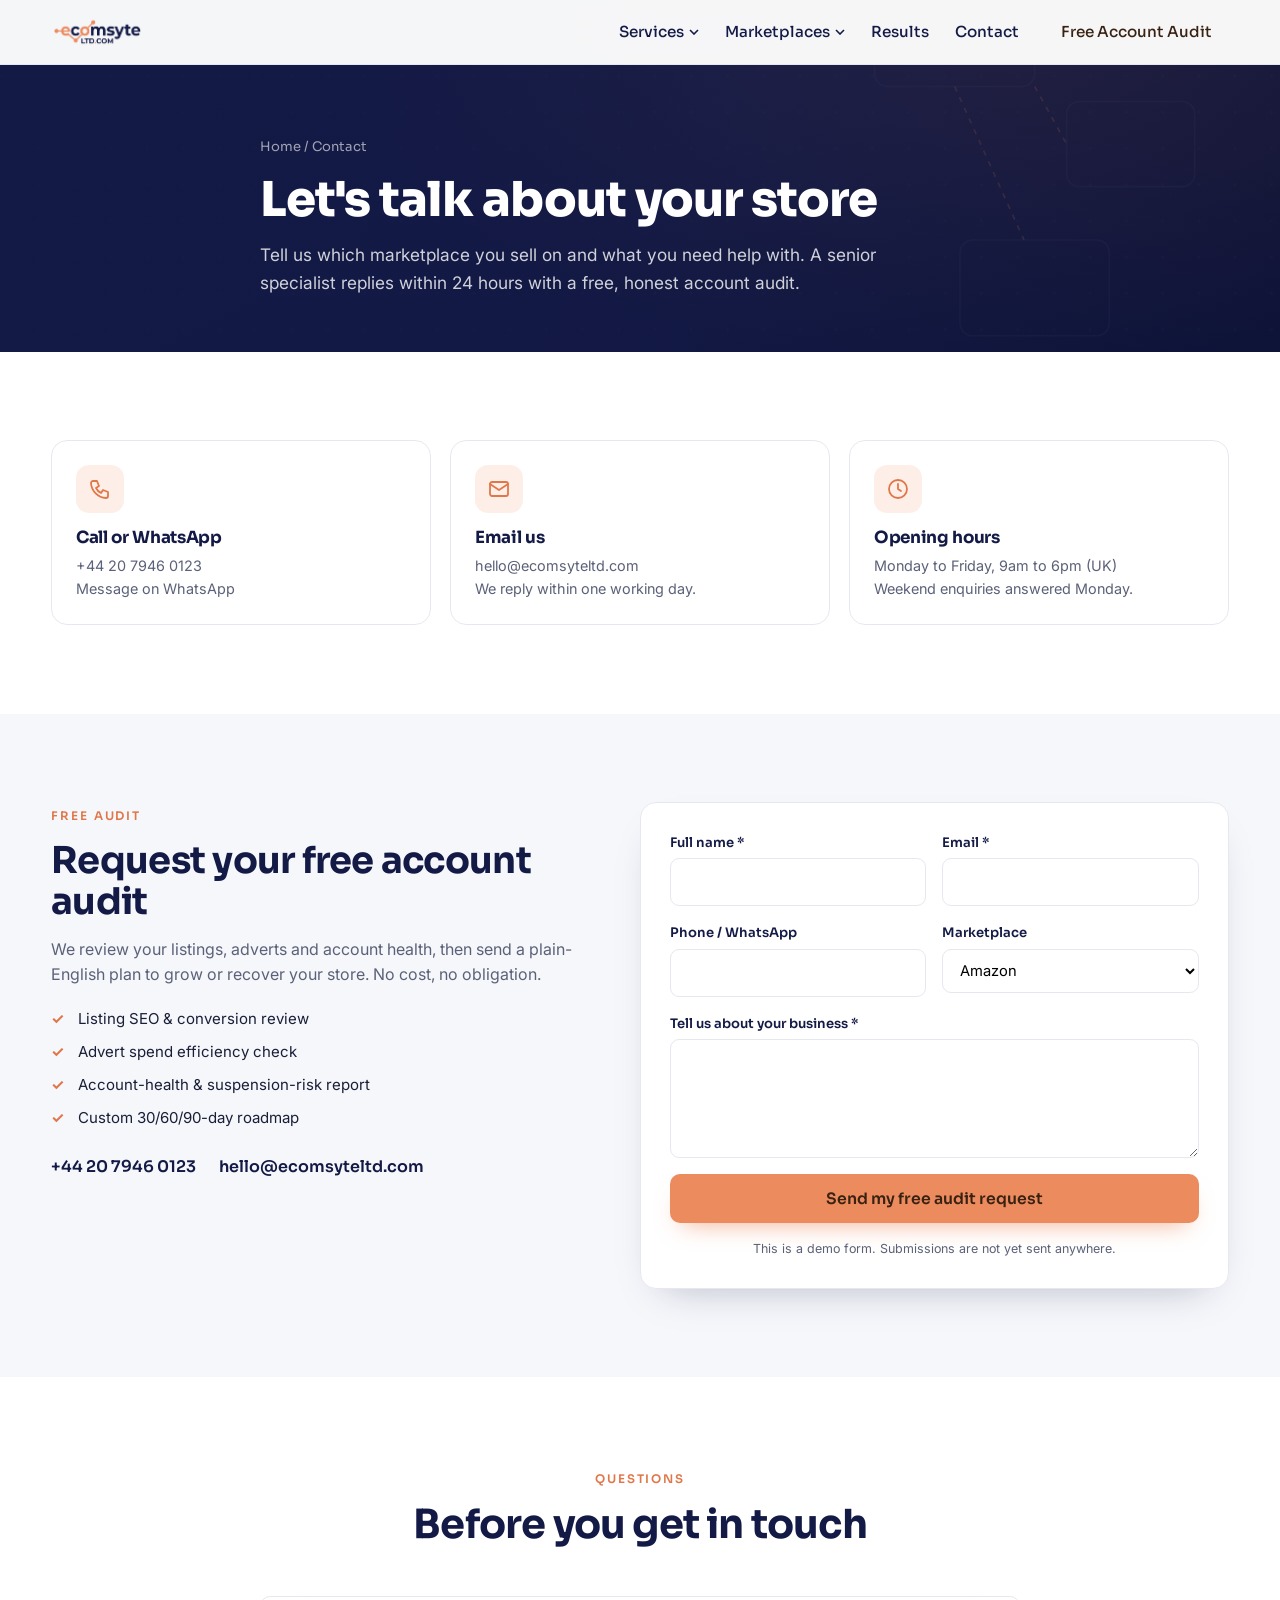
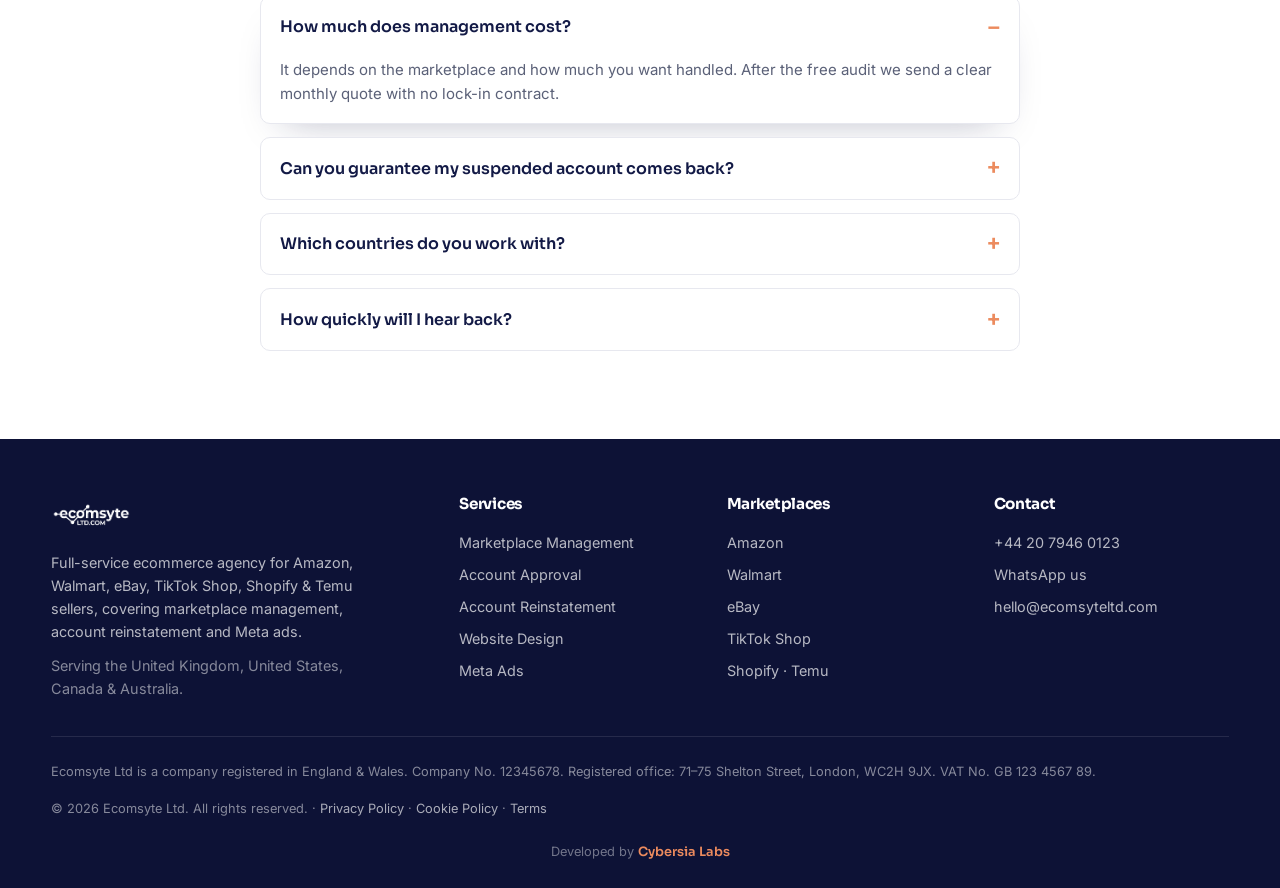
==== contact.html @ 8eda7454 "first commit" ====
<!DOCTYPE html>
<html lang="en-GB">
<head>
<meta charset="UTF-8">
<meta name="viewport" content="width=device-width, initial-scale=1.0">
<title>Contact Ecomsyte Ltd | Free Marketplace Account Audit (UK)</title>
<meta name="description" content="Talk to Ecomsyte about managing or recovering your Amazon, Walmart, eBay, TikTok Shop, Shopify or Temu account. Free audit, reply within 24 hours.">
<link rel="icon" type="image/png" href="assets/Favicon.png">
<link rel="preconnect" href="https://fonts.googleapis.com">
<link rel="preconnect" href="https://fonts.gstatic.com" crossorigin>
<link href="https://fonts.googleapis.com/css2?family=Sora:wght@400;500;600;700;800&family=Inter:wght@400;500;600&display=swap" rel="stylesheet">
<link rel="stylesheet" href="style.css">
</head>
<body class="inner">

<!-- ===================== HEADER ===================== -->
<header class="site-header" id="header">
  <div class="wrap header__inner">
    <a href="#top" class="brand" aria-label="Ecomsyte home">
      <img src="assets/9.png" alt="Ecomsyte Ltd" class="brand__logo">
    </a>

    <nav class="nav" id="nav">
      <div class="nav__drop">
        <button class="nav__dropbtn" aria-expanded="false">Services <svg viewBox="0 0 10 6" width="10"><path d="M1 1l4 4 4-4" fill="none" stroke="currentColor" stroke-width="1.6"/></svg></button>
        <div class="nav__menu">
          <a href="service-marketplace-management.html">Marketplace Management</a>
          <a href="service-account-approval.html">Account Approval</a>
          <a href="service-account-reinstatement.html">Account Reinstatement</a>
          <a href="service-website-design.html">Website Design</a>
        </div>
      </div>
      <div class="nav__drop">
        <button class="nav__dropbtn" aria-expanded="false">Marketplaces <svg viewBox="0 0 10 6" width="10"><path d="M1 1l4 4 4-4" fill="none" stroke="currentColor" stroke-width="1.6"/></svg></button>
        <div class="nav__menu">
          <a href="marketplace-amazon.html">Amazon</a>
          <a href="marketplace-walmart.html">Walmart</a>
          <a href="marketplace-ebay.html">eBay</a>
          <a href="marketplace-tiktok-shop.html">TikTok Shop</a>
          <a href="marketplace-shopify.html">Shopify</a>
          <a href="marketplace-temu.html">Temu</a>
          <a href="marketplace-meta-ads.html">Meta Ads</a>
        </div>
      </div>
      <a href="results.html">Results</a>
      <a href="contact.html">Contact</a>
      <a href="contact.html" class="nav__cta">Free Account Audit</a>
    </nav>

    <button class="burger" id="burger" aria-label="Open menu" aria-expanded="false">
      <span></span><span></span><span></span>
    </button>
  </div>
</header>

<a id="top"></a>

<!-- PAGE HERO -->
<section class="page-hero">
  <span class="pfx pfx--e" data-parallax="0.2" aria-hidden="true"></span>
  <div class="wrap page-hero__inner">
    <nav class="breadcrumb"><a href="index.html">Home</a> / Contact</nav>
    <h1>Let's talk about your store</h1>
    <p>Tell us which marketplace you sell on and what you need help with. A senior specialist replies within 24 hours with a free, honest account audit.</p>
  </div>
</section>

<!-- CONTACT METHODS -->
<section class="section">
  <div class="wrap">
    <div class="deliver">
      <div class="deliver__item">
        <div class="deliver__ic"><svg viewBox="0 0 24 24" fill="none" stroke="currentColor" stroke-width="1.8" stroke-linecap="round" stroke-linejoin="round"><path d="M5 4h4l2 5-3 2a11 11 0 0 0 5 5l2-3 5 2v4a2 2 0 0 1-2 2A16 16 0 0 1 3 6a2 2 0 0 1 2-2z"/></svg></div>
        <h3>Call or WhatsApp</h3>
        <p><a href="tel:+442079460123">+44 20 7946 0123</a><br><a href="https://wa.me/442079460123">Message on WhatsApp</a></p>
      </div>
      <div class="deliver__item">
        <div class="deliver__ic"><svg viewBox="0 0 24 24" fill="none" stroke="currentColor" stroke-width="1.8" stroke-linecap="round" stroke-linejoin="round"><rect x="3" y="5" width="18" height="14" rx="2"/><path d="M3 7l9 6 9-6"/></svg></div>
        <h3>Email us</h3>
        <p><a href="mailto:hello@ecomsyteltd.com">hello@ecomsyteltd.com</a><br>We reply within one working day.</p>
      </div>
      <div class="deliver__item">
        <div class="deliver__ic"><svg viewBox="0 0 24 24" fill="none" stroke="currentColor" stroke-width="1.8" stroke-linecap="round" stroke-linejoin="round"><circle cx="12" cy="12" r="9"/><path d="M12 7v5l3 2"/></svg></div>
        <h3>Opening hours</h3>
        <p>Monday to Friday, 9am to 6pm (UK)<br>Weekend enquiries answered Monday.</p>
      </div>
    </div>
  </div>
</section>

<!-- FORM -->
<section class="section section--tint" id="contact">
  <div class="wrap contact__grid">
    <div class="contact__copy">
      <span class="eyebrow">Free audit</span>
      <h2>Request your free account audit</h2>
      <p>We review your listings, adverts and account health, then send a plain-English plan to grow or recover your store. No cost, no obligation.</p>
      <ul class="contact__ticks">
        <li>Listing SEO &amp; conversion review</li>
        <li>Advert spend efficiency check</li>
        <li>Account-health &amp; suspension-risk report</li>
        <li>Custom 30/60/90-day roadmap</li>
      </ul>
      <div class="contact__direct">
        <a href="tel:+442079460123">+44 20 7946 0123</a>
        <a href="mailto:hello@ecomsyteltd.com">hello@ecomsyteltd.com</a>
      </div>
    </div>

    <form class="contact__form" id="auditForm" novalidate>
      <div class="field"><label for="name">Full name *</label><input id="name" name="name" type="text" required autocomplete="name"></div>
      <div class="field"><label for="email">Email *</label><input id="email" name="email" type="email" required autocomplete="email"></div>
      <div class="field"><label for="phone">Phone / WhatsApp</label><input id="phone" name="phone" type="tel" autocomplete="tel"></div>
      <div class="field"><label for="market">Marketplace</label>
        <select id="market" name="market">
          <option>Amazon</option><option>Walmart</option><option>eBay</option>
          <option>TikTok Shop</option><option>Shopify</option><option>Temu</option>
          <option>Meta Ads</option><option>Other</option>
        </select>
      </div>
      <div class="field field--full"><label for="msg">Tell us about your business *</label><textarea id="msg" name="msg" rows="4" required></textarea></div>
      <button type="submit" class="btn btn--primary btn--block">Send my free audit request</button>
      <p class="form__note" id="formNote">This is a demo form. Submissions are not yet sent anywhere.</p>
    </form>
  </div>
</section>

<!-- FAQ -->
<section class="section">
  <div class="wrap" style="max-width:760px">
    <header class="section__head"><span class="eyebrow">Questions</span><h2>Before you get in touch</h2></header>
    <div class="faq">
      <details class="faq__item" open><summary>How much does management cost?</summary><p>It depends on the marketplace and how much you want handled. After the free audit we send a clear monthly quote with no lock-in contract.</p></details>
      <details class="faq__item"><summary>Can you guarantee my suspended account comes back?</summary><p>No honest agency can guarantee reinstatement. We assess your case first and tell you plainly what the chances are before you pay anything.</p></details>
      <details class="faq__item"><summary>Which countries do you work with?</summary><p>We support sellers across the UK, US, Canada and Australia, on Amazon, Walmart, eBay, TikTok Shop, Shopify and Temu.</p></details>
      <details class="faq__item"><summary>How quickly will I hear back?</summary><p>Within 24 hours on working days. Weekend enquiries are answered on Monday.</p></details>
    </div>
  </div>
</section>

<!-- ===================== FOOTER ===================== -->
<footer class="site-footer">
  <div class="wrap footer__grid">
    <div class="footer__brand">
      <img src="assets/9-white.png" alt="Ecomsyte Ltd">
      <p>Full-service ecommerce agency for Amazon, Walmart, eBay, TikTok Shop, Shopify & Temu
         sellers, covering marketplace management, account reinstatement and Meta ads.</p>
      <p class="footer__serving">Serving the United Kingdom, United States, Canada & Australia.</p>
    </div>

    <div class="footer__col">
      <h4>Services</h4>
      <a href="service-marketplace-management.html">Marketplace Management</a>
      <a href="service-account-approval.html">Account Approval</a>
      <a href="service-account-reinstatement.html">Account Reinstatement</a>
      <a href="service-website-design.html">Website Design</a>
      <a href="#marketplaces">Meta Ads</a>
    </div>

    <div class="footer__col">
      <h4>Marketplaces</h4>
      <a href="#marketplaces">Amazon</a>
      <a href="#marketplaces">Walmart</a>
      <a href="#marketplaces">eBay</a>
      <a href="#marketplaces">TikTok Shop</a>
      <a href="#marketplaces">Shopify · Temu</a>
    </div>

    <div class="footer__col">
      <h4>Contact</h4>
      <a href="tel:+442079460123">+44 20 7946 0123</a>
      <a href="https://wa.me/442079460123">WhatsApp us</a>
      <a href="mailto:hello@ecomsyteltd.com">hello@ecomsyteltd.com</a>
    </div>
  </div>

  <div class="wrap footer__legal">
    <p>Ecomsyte Ltd is a company registered in England &amp; Wales. Company No. 12345678.
       Registered office: 71–75 Shelton Street, London, WC2H 9JX. VAT No. GB 123 4567 89.</p>
    <p class="footer__copy">© 2026 Ecomsyte Ltd. All rights reserved. ·
       <a href="#">Privacy Policy</a> · <a href="#">Cookie Policy</a> · <a href="#">Terms</a></p>
    <p class="footer__credit">Developed by
       <a href="https://cybersialabs.com" target="_blank" rel="noopener">Cybersia Labs</a></p>
  </div>
</footer>

<script src="script.js"></script>
</body>
</html>
---- style.css ----
/* ============================================================
   ECOMSYTE LTD — homepage styles
   Brand navy #131A46 · coral #EC8B5E
   ============================================================ */
:root{
  --navy:#131A46;
  --navy-2:#1B2559;
  --navy-3:#0D1236;
  --coral:#EC8B5E;
  --coral-d:#e0774a;
  --ink:#1a1f38;
  --muted:#5b6178;
  --line:#e7e8ef;
  --bg:#ffffff;
  --tint:#f6f7fb;
  --radius:16px;
  --radius-sm:10px;
  --shadow:0 18px 40px -24px rgba(19,26,70,.35);
  --wrap:1180px;
  --ease:cubic-bezier(.22,.61,.36,1);
}

*{box-sizing:border-box;margin:0;padding:0}
html{scroll-behavior:smooth;-webkit-text-size-adjust:100%}
body{
  font-family:'Inter',system-ui,-apple-system,'Segoe UI',sans-serif;
  color:var(--ink);background:var(--bg);line-height:1.6;
  overflow-x:hidden;
}
img{max-width:100%;display:block}
a{color:inherit;text-decoration:none}
h1,h2,h3,h4{font-family:'Sora',sans-serif;line-height:1.12;color:var(--navy);letter-spacing:-.02em}
.wrap{width:min(var(--wrap),92vw);margin-inline:auto}

/* loader lock */
body.is-loading{overflow:hidden;height:100vh}

/* ---------- buttons ---------- */
.btn{
  display:inline-flex;align-items:center;justify-content:center;gap:.5rem;
  font-family:'Sora',sans-serif;font-weight:600;font-size:.98rem;
  padding:.85rem 1.5rem;border-radius:var(--radius-sm);border:1.5px solid transparent;
  cursor:pointer;transition:transform .25s var(--ease),box-shadow .25s var(--ease),background .25s;
  will-change:transform;
}
.btn--primary{background:var(--coral);color:#3a2213;box-shadow:0 12px 24px -12px rgba(236,139,94,.7)}
.btn--primary:hover{background:var(--coral-d);transform:translateY(-3px);box-shadow:0 18px 30px -12px rgba(236,139,94,.75)}
.btn--ghost{border-color:rgba(19,26,70,.22);color:var(--navy);background:transparent}
.btn--ghost:hover{border-color:var(--navy);transform:translateY(-3px)}
.btn--block{width:100%}

.eyebrow{
  display:inline-block;font-family:'Sora',sans-serif;font-weight:600;
  font-size:.74rem;letter-spacing:.16em;text-transform:uppercase;
  color:var(--coral-d);margin-bottom:.9rem;
}
.eyebrow--light{color:var(--coral)}

/* ============================================================
   LOADER  — marketplace chips drop into a basket, logo reveals
   ============================================================ */
.loader{
  position:fixed;inset:0;z-index:9999;background:var(--navy-3);
  display:grid;place-items:center;
  transition:opacity .6s ease,visibility .6s;
}
.loader.done{opacity:0;visibility:hidden}
.loader__stage{position:relative;width:380px;max-width:86vw;text-align:center}
.loader__basket{position:relative;height:210px;margin-bottom:34px}
.basket{
  width:168px;position:absolute;left:50%;bottom:0;transform:translateX(-50%);
  filter:drop-shadow(0 12px 22px rgba(0,0,0,.45));
}
.chip{
  position:absolute;left:50%;top:-56px;
  display:flex;align-items:center;justify-content:center;
  transform:translate(-50%,-80px) scale(.6) rotate(-10deg);opacity:0;
  filter:drop-shadow(0 8px 16px rgba(0,0,0,.45));
}
.chip img{height:58px;width:auto;display:block}
.loader.play .chip{animation:drop 1s var(--ease) forwards}
.loader.play .chip[data-i="0"]{animation-delay:.05s}
.loader.play .chip[data-i="1"]{animation-delay:.32s}
.loader.play .chip[data-i="2"]{animation-delay:.59s}
.loader.play .chip[data-i="3"]{animation-delay:.86s}
.loader.play .chip[data-i="4"]{animation-delay:1.13s}
.loader.play .chip[data-i="5"]{animation-delay:1.40s}
.loader.play .chip[data-i="6"]{animation-delay:1.67s}
@keyframes drop{
  0%  {transform:translate(-50%,-90px) scale(.55) rotate(-10deg);opacity:0}
  12% {opacity:1}
  55% {transform:translate(-50%,128px) scale(.72) rotate(6deg);opacity:1}   /* hits bottom */
  68% {transform:translate(-50%,98px)  scale(.72) rotate(-4deg)}             /* bounce up */
  80% {transform:translate(-50%,124px) scale(.7)  rotate(2deg)}              /* settle */
  90% {transform:translate(-50%,112px) scale(.66) rotate(-1deg)}
  100%{transform:translate(-50%,122px) scale(.5)  rotate(0);opacity:0}       /* sink into basket */
}
.loader__logo{
  width:260px;max-width:74vw;margin:0 auto 26px;opacity:0;transform:translateY(12px) scale(.94);
}
.loader.reveal .loader__logo{
  animation:logoIn .7s var(--ease) forwards;
}
@keyframes logoIn{to{opacity:1;transform:translateY(0) scale(1)}}
.loader__bar{
  width:240px;max-width:70vw;height:5px;border-radius:5px;margin:0 auto;
  background:rgba(255,255,255,.12);overflow:hidden;
}
.loader__bar span{
  display:block;height:100%;width:0;border-radius:4px;
  background:linear-gradient(90deg,var(--coral),#ffd0b0);
}
.loader.play .loader__bar span{animation:fill 2.8s var(--ease) forwards}
@keyframes fill{to{width:100%}}

/* ============================================================
   HEADER
   ============================================================ */
.site-header{
  position:fixed;top:0;left:0;right:0;z-index:900;
  padding:.55rem 0;transition:background .3s,box-shadow .3s,padding .3s;
}
.site-header.scrolled{background:rgba(255,255,255,.92);backdrop-filter:blur(10px);
  box-shadow:0 1px 0 var(--line);padding:.3rem 0}
.header__inner{display:flex;align-items:center;justify-content:space-between;gap:1rem}
.brand__logo{height:46px;transition:height .3s}
.site-header.scrolled .brand__logo{height:40px}

.nav{display:flex;align-items:center;gap:1.6rem}
.nav>a,.nav__dropbtn{
  font-family:'Sora',sans-serif;font-weight:500;font-size:.95rem;color:var(--navy);
  background:none;border:none;cursor:pointer;display:inline-flex;align-items:center;gap:.35rem;
  position:relative;
}
.nav>a::after{
  content:"";position:absolute;left:0;bottom:-6px;height:2px;width:0;background:var(--coral);
  transition:width .3s var(--ease);
}
.nav>a:hover::after{width:100%}
.nav__cta{color:#3a2213 !important;background:var(--coral);padding:.55rem 1.05rem;border-radius:9px;font-weight:600}
.nav__cta::after{display:none}
.nav__cta:hover{background:var(--coral-d)}

.nav__drop{position:relative}
.nav__menu{
  position:absolute;top:calc(100% + 14px);left:50%;transform:translateX(-50%) translateY(8px);
  background:#fff;border:1px solid var(--line);border-radius:12px;padding:.5rem;
  min-width:180px;box-shadow:var(--shadow);opacity:0;visibility:hidden;transition:.25s var(--ease);
}
.nav__menu a{display:block;padding:.5rem .7rem;border-radius:8px;font-size:.9rem}
.nav__menu a:hover{background:var(--tint);color:var(--coral-d)}
.nav__drop:hover .nav__menu{opacity:1;visibility:visible;transform:translateX(-50%) translateY(0)}

.burger{display:none;flex-direction:column;gap:5px;background:none;border:none;cursor:pointer;padding:6px}
.burger span{width:26px;height:2.5px;background:var(--navy);border-radius:2px;transition:.3s}
.burger.open span:nth-child(1){transform:translateY(7.5px) rotate(45deg)}
.burger.open span:nth-child(2){opacity:0}
.burger.open span:nth-child(3){transform:translateY(-7.5px) rotate(-45deg)}

/* ============================================================
   HERO
   ============================================================ */
.hero{
  position:relative;padding:8rem 0 4rem;overflow:hidden;
  min-height:100vh;display:flex;align-items:center;
  background:
    radial-gradient(circle at 1px 1px, rgba(19,26,70,.05) 1px, transparent 0) 0 0/26px 26px,
    var(--bg);
}
.hero__glow{
  position:absolute;top:-15%;right:-8%;width:62vw;height:62vw;max-width:820px;max-height:820px;
  background:radial-gradient(circle,rgba(236,139,94,.26),transparent 62%);
  filter:blur(10px);z-index:0;
}
.hero__glow::after{
  content:"";position:absolute;bottom:-40%;left:-30%;width:70%;height:70%;
  background:radial-gradient(circle,rgba(19,26,70,.10),transparent 60%);border-radius:50%;
}
.hero__grid{display:grid;grid-template-columns:1fr 1fr;gap:2rem;align-items:center;position:relative;z-index:1}
.hero h1{font-size:clamp(2.1rem,4.6vw,3.6rem);font-weight:800;margin-bottom:1.1rem}
.hero__lead{font-size:1.1rem;color:var(--muted);max-width:42ch;margin-bottom:1.7rem}
.hero__actions{display:flex;gap:.9rem;flex-wrap:wrap;margin-bottom:1.4rem}
.hero__reassure{display:flex;gap:1.2rem;flex-wrap:wrap;font-size:.86rem;color:var(--muted);font-weight:500}

/* hero 3D network hub */
.hero__visual{perspective:1200px;perspective-origin:50% 45%}
.hub{
  position:relative;aspect-ratio:1;max-width:480px;margin-inline:auto;
  transform-style:preserve-3d;transition:transform .2s ease-out;
}
.hub__lines{position:absolute;inset:0;width:100%;height:100%;transform:translateZ(-40px)}
.hub__lines line{stroke-dasharray:6 6;animation:dash 14s linear infinite}
@keyframes dash{to{stroke-dashoffset:-240}}
.spark{animation:sparkPulse 3s ease-in-out infinite}
.node--2 ~ .spark{animation-delay:.5s}
@keyframes sparkPulse{0%,100%{opacity:.4;r:3}50%{opacity:1;r:4.5}}

.hub__core{
  position:absolute;inset:32%;border-radius:26px;background:var(--navy);
  display:grid;place-items:center;gap:.5rem;color:#fff;text-align:center;padding:1.1rem;
  box-shadow:0 40px 80px -30px rgba(19,26,70,.8);transform-style:preserve-3d;
  transform:translateZ(50px);
}
.hub__core img{width:96px}
.hub__core small{font-family:'Sora',sans-serif;font-size:.7rem;letter-spacing:.02em;opacity:.82;line-height:1.35;max-width:16ch}
.hub__ring{
  position:absolute;inset:-14px;border-radius:34px;border:1.5px solid rgba(236,139,94,.35);
  animation:ringPulse 3.5s ease-in-out infinite;
}
@keyframes ringPulse{0%,100%{transform:scale(1);opacity:.6}50%{transform:scale(1.06);opacity:.2}}

.node{
  position:absolute;background:#fff;border-radius:16px;
  padding:.8rem 1.1rem;box-shadow:0 22px 40px -16px rgba(19,26,70,.55);
  display:flex;align-items:center;justify-content:center;height:62px;min-width:120px;
  border:1px solid rgba(19,26,70,.05);transform-style:preserve-3d;
  animation:bob 6s ease-in-out infinite;
}
.node img{max-height:32px;max-width:104px;width:auto;display:block}
.node--1{top:4%;left:24%;animation-delay:0s}
.node--2{top:18%;right:-4%;animation-delay:.7s}
.node--3{bottom:20%;right:-6%;animation-delay:1.4s}
.node--4{bottom:-3%;left:34%;animation-delay:2.1s}
.node--5{bottom:22%;left:-8%;animation-delay:2.8s}
.node--6{top:20%;left:-6%;animation-delay:3.5s}
@keyframes bob{0%,100%{transform:translateY(0) rotateX(0) rotateY(0)}
  50%{transform:translateY(-10px) rotateX(6deg) rotateY(-6deg)}}

/* ============================================================
   STATS
   ============================================================ */
.stats{background:var(--navy);color:#fff;padding:2.4rem 0}
.stats__row{display:grid;grid-template-columns:repeat(4,1fr);gap:1.5rem;text-align:center}
.stat strong{font-family:'Sora',sans-serif;font-size:clamp(1.9rem,3.4vw,2.7rem);font-weight:800;color:var(--coral);display:block}
.stat span{font-size:.86rem;opacity:.8;letter-spacing:.02em}

/* ============================================================
   SECTION SHELL
   ============================================================ */
.section{padding:5.5rem 0;position:relative;overflow:hidden}
.section .wrap{position:relative;z-index:1}
.section--tint{background:var(--tint)}
.section--dark{background:var(--navy);color:#fff}

/* #12 — drifting depth-parallax glow shapes */
.pfx{position:absolute;border-radius:50%;filter:blur(30px);z-index:0;pointer-events:none;will-change:transform}
.pfx--a{width:420px;height:420px;top:-120px;right:-80px;background:radial-gradient(circle,rgba(236,139,94,.16),transparent 68%)}
.pfx--b{width:480px;height:480px;top:-140px;left:-120px;background:radial-gradient(circle,rgba(236,139,94,.14),transparent 68%)}
.pfx--c{width:360px;height:360px;bottom:-140px;right:-90px;background:radial-gradient(circle,rgba(19,26,70,.10),transparent 68%)}
.pfx--d{width:440px;height:440px;bottom:-160px;left:-100px;background:radial-gradient(circle,rgba(236,139,94,.13),transparent 68%)}
.pfx--e{width:520px;height:520px;top:-160px;right:-140px;background:radial-gradient(circle,rgba(236,139,94,.22),transparent 65%)}
.section__head{max-width:640px;margin:0 auto 3rem;text-align:center}
.section__head h2{font-size:clamp(1.7rem,3.4vw,2.5rem);font-weight:700;margin-bottom:.7rem}
.section__head p{color:var(--muted)}
.section--dark .section__head p{color:rgba(255,255,255,.75)}

/* reveal on scroll */
.reveal-up{opacity:0;transform:translateY(26px);transition:opacity .7s var(--ease),transform .7s var(--ease)}
.reveal-up.in{opacity:1;transform:none}

/* 3D lift-off: cards rotate up from flat as they enter view */
.reveal-3d{
  opacity:0;transform:perspective(1200px) rotateX(38deg) translateY(40px) scale(.96);
  transform-origin:center bottom;
  transition:opacity .75s var(--ease),transform .85s var(--ease);
  will-change:transform,opacity;
}
.reveal-3d.in{opacity:1;transform:perspective(1200px) rotateX(0) translateY(0) scale(1)}

/* ---- dramatic services fly-in ---- */
.pillars-wrap{position:relative}
.pillars-thread{position:absolute;top:-24px;left:0;width:100%;height:40px;overflow:visible;z-index:0}
.pillars-thread path{transition:stroke-dashoffset 1.4s var(--ease)}
.pillars-thread.draw path{stroke-dashoffset:0}

.fly{
  opacity:0;
  transition:opacity .55s var(--ease), transform .8s cubic-bezier(.34,1.56,.44,1); /* overshoot spring */
  will-change:transform,opacity;
}
.fly--left {transform:translateX(-120px) rotateY(35deg)  rotateZ(-6deg) scale(.85)}
.fly--right{transform:translateX(120px)  rotateY(-35deg) rotateZ(6deg)  scale(.85)}
.fly.in{opacity:1;transform:translateX(0) rotateY(0) rotateZ(0) scale(1)}

/* the number badge pops after the card lands */
.fly .pillar__num{transform:scale(0) rotate(-45deg);transition:transform .5s cubic-bezier(.34,1.8,.5,1)}
.fly.in .pillar__num{transform:scale(1) rotate(0);transition-delay:.35s}

/* ============================================================
   PILLARS  (intentionally NOT four identical cards)
   ============================================================ */
.pillars{
  display:grid;grid-template-columns:repeat(4,1fr);gap:1.3rem;
  perspective:1400px;
}
.pillar{
  background:#fff;border:1px solid var(--line);border-radius:var(--radius);
  padding:1.9rem 1.5rem;position:relative;overflow:hidden;
  transition:transform .35s var(--ease),box-shadow .35s var(--ease),border-color .35s;
  transform-style:preserve-3d;
}
/* first pillar spans wider on large screens for varied rhythm */
.pillar:hover{transform:translateY(-6px);box-shadow:var(--shadow);border-color:transparent}
.pillar__num{
  font-family:'Sora',sans-serif;font-weight:800;font-size:1rem;color:var(--coral);
  border:1.5px solid var(--coral);width:44px;height:44px;border-radius:12px;
  display:grid;place-items:center;margin-bottom:1.1rem;
}
.pillar h3{font-size:1.18rem;margin-bottom:.5rem}
.pillar p{color:var(--muted);font-size:.93rem;margin-bottom:1rem}
.pillar ul{list-style:none;display:grid;gap:.4rem;margin-bottom:1.1rem}
.pillar li{font-size:.88rem;padding-left:1.3rem;position:relative;color:var(--ink)}
.pillar li::before{content:"";position:absolute;left:0;top:.55em;width:7px;height:7px;border-radius:50%;background:var(--coral)}
.pillar__link{font-family:'Sora',sans-serif;font-weight:600;font-size:.9rem;color:var(--navy);transition:gap .3s,color .3s}
.pillar__link:hover{color:var(--coral-d)}

/* ============================================================
   MARKETPLACES  (asymmetric grid — last card spans 2)
   ============================================================ */
.markets{display:grid;grid-template-columns:repeat(3,1fr);gap:1.2rem}
.market{
  background:#fff;border:1px solid var(--line);border-radius:var(--radius);padding:1.7rem;
  transition:transform .35s var(--ease),box-shadow .35s var(--ease);
  border-top:3px solid var(--coral);transform-style:preserve-3d;
}
.market:hover{transform:translateY(-6px);box-shadow:var(--shadow)}
.market__logo{display:flex;align-items:center;height:34px;margin-bottom:1rem}
.market__logo img{max-height:30px;max-width:130px;width:auto}
.market h3{font-size:1.08rem;margin-bottom:.4rem}
.market p{color:var(--muted);font-size:.92rem}
.market--wide{grid-column:span 2;background:linear-gradient(120deg,#fff,#fff4ec)}
.market__go{display:inline-block;margin-top:.9rem;font-family:'Sora',sans-serif;font-weight:600;font-size:.88rem;color:var(--coral-d);transition:color .3s}
.market__go:hover{color:var(--navy)}

/* ============================================================
   STEPS
   ============================================================ */
.steps{display:grid;grid-template-columns:repeat(4,1fr);gap:1.2rem;list-style:none;counter-reset:s}
.step{
  background:var(--tint);border-radius:var(--radius);padding:1.7rem 1.4rem;position:relative;
  transition:transform .35s var(--ease),box-shadow .35s var(--ease);transform-style:preserve-3d;
}
.step:hover{transform:translateY(-6px);box-shadow:var(--shadow)}
.step__n{
  font-family:'Sora',sans-serif;font-weight:800;font-size:1.05rem;color:#fff;background:var(--navy);
  width:40px;height:40px;border-radius:11px;display:grid;place-items:center;margin-bottom:1rem;
}
.step h3{font-size:1.08rem;margin-bottom:.35rem}
.step p{color:var(--muted);font-size:.9rem}

/* ============================================================
   WHY (dark split)
   ============================================================ */
.why__grid{display:grid;grid-template-columns:1fr 1fr;gap:3rem;align-items:center}
.why__copy h2{color:#fff;font-size:clamp(1.7rem,3.2vw,2.3rem);margin-bottom:1rem}
.why__copy p{color:rgba(255,255,255,.78)}
.why__list{list-style:none;display:grid;gap:1rem}
.why__list li{
  background:var(--navy-2);border:1px solid rgba(255,255,255,.08);border-radius:12px;
  padding:1rem 1.2rem;font-size:.94rem;color:rgba(255,255,255,.82);
}
.why__list strong{color:#fff;display:block;font-family:'Sora',sans-serif;margin-bottom:.15rem}

/* ============================================================
   CONTACT
   ============================================================ */
.contact__grid{display:grid;grid-template-columns:1fr 1fr;gap:3rem;align-items:start}
.contact__copy h2{font-size:clamp(1.7rem,3.2vw,2.3rem);margin-bottom:.9rem}
.contact__copy p{color:var(--muted);margin-bottom:1.2rem}
.contact__ticks{list-style:none;display:grid;gap:.55rem;margin-bottom:1.5rem}
.contact__ticks li{padding-left:1.7rem;position:relative;font-size:.94rem}
.contact__ticks li::before{content:"✓";position:absolute;left:0;color:var(--coral-d);font-weight:700}
.contact__direct{display:flex;gap:1.4rem;flex-wrap:wrap;font-family:'Sora',sans-serif;font-weight:600}
.contact__direct a{color:var(--navy)}
.contact__direct a:hover{color:var(--coral-d)}

.contact__form{
  background:#fff;border:1px solid var(--line);border-radius:var(--radius);
  padding:1.8rem;display:grid;grid-template-columns:1fr 1fr;gap:1rem;box-shadow:var(--shadow);
}
.field{display:flex;flex-direction:column;gap:.35rem}
.field--full{grid-column:span 2}
.field label{font-size:.82rem;font-weight:600;color:var(--navy);font-family:'Sora',sans-serif}
.field input,.field select,.field textarea{
  border:1.5px solid var(--line);border-radius:9px;padding:.7rem .8rem;font:inherit;font-size:.92rem;
  transition:border-color .25s;background:#fff;
}
.field input:focus,.field select:focus,.field textarea:focus{outline:none;border-color:var(--coral)}
.contact__form .btn{grid-column:span 2}
.form__note{grid-column:span 2;font-size:.78rem;color:var(--muted);text-align:center}

/* ============================================================
   FOOTER
   ============================================================ */
.site-footer{background:var(--navy-3);color:rgba(255,255,255,.7);padding:3.5rem 0 1.6rem}
.footer__grid{display:grid;grid-template-columns:1.6fr 1fr 1fr 1fr;gap:2rem;padding-bottom:2.2rem;border-bottom:1px solid rgba(255,255,255,.1)}
.footer__brand img{height:40px;margin-bottom:1rem}
.footer__brand p{font-size:.9rem;max-width:34ch}
.footer__serving{margin-top:.7rem;color:rgba(255,255,255,.5);font-size:.84rem}
.footer__col h4{color:#fff;font-size:.95rem;margin-bottom:.9rem}
.footer__col a{display:block;font-size:.9rem;padding:.28rem 0;transition:color .25s}
.footer__col a:hover{color:var(--coral)}
.footer__legal{padding-top:1.6rem;display:flex;justify-content:space-between;gap:1rem;flex-wrap:wrap;font-size:.8rem;color:rgba(255,255,255,.5)}
.footer__legal a{color:rgba(255,255,255,.65)}
.footer__legal a:hover{color:var(--coral)}
.footer__credit{flex-basis:100%;text-align:center;margin-top:.4rem;color:rgba(255,255,255,.42);font-size:.8rem}
.footer__credit a{color:var(--coral);font-family:'Sora',sans-serif;font-weight:600}
.footer__credit a:hover{text-decoration:underline}

/* ============================================================
   RESPONSIVE
   ============================================================ */
@media(max-width:1024px){
  .pillars{grid-template-columns:repeat(2,1fr)}
  .steps{grid-template-columns:repeat(2,1fr)}
  .footer__grid{grid-template-columns:1fr 1fr}
}
@media(max-width:860px){
  .nav{
    position:fixed;top:0;right:0;height:100vh;width:min(320px,84vw);
    background:#fff;flex-direction:column;align-items:flex-start;justify-content:flex-start;
    padding:5.5rem 1.8rem;gap:1.1rem;box-shadow:-20px 0 50px -20px rgba(0,0,0,.3);
    transform:translateX(100%);transition:transform .4s var(--ease);z-index:850;
  }
  .nav.open{transform:translateX(0)}
  .nav>a,.nav__dropbtn{font-size:1.05rem}
  .nav__cta{width:100%;justify-content:center}
  .nav__menu{position:static;transform:none;opacity:1;visibility:visible;box-shadow:none;border:none;
    min-width:auto;padding:.3rem 0 .3rem 1rem;display:none}
  .nav__drop.open .nav__menu{display:block}
  .burger{display:flex;z-index:860}
  .hero__grid{grid-template-columns:1fr;gap:2.5rem}
  .hero{padding-top:8rem}
  .hero__lead{max-width:none}
  .orbit{max-width:340px}
  .why__grid,.contact__grid{grid-template-columns:1fr;gap:2rem}
}
@media(max-width:640px){
  .stats__row{grid-template-columns:repeat(2,1fr);gap:1.6rem 1rem}
  .pillars,.steps,.markets{grid-template-columns:1fr}
  .market--wide{grid-column:span 1;background:#fff}
  .contact__form{grid-template-columns:1fr}
  .field--full,.contact__form .btn,.form__note{grid-column:span 1}
  .footer__grid{grid-template-columns:1fr}
  .footer__legal{flex-direction:column}
  .section{padding:4rem 0}
}

/* ============================================================
   RESULTS / EARNINGS SHOWCASE
   ============================================================ */
.results-grid{display:grid;grid-template-columns:repeat(3,1fr);gap:1.4rem}
.result-card{
  background:#fff;border:1px solid var(--line);border-radius:var(--radius);overflow:hidden;
  transition:transform .35s var(--ease),box-shadow .35s var(--ease);transform-style:preserve-3d;
}
.result-card:hover{transform:translateY(-6px);box-shadow:var(--shadow)}
.result-shot{position:relative;aspect-ratio:16/10;background:#eef1f6;overflow:hidden}
.result-shot img{width:100%;height:100%;object-fit:cover;display:block}
.result-badge{
  position:absolute;top:12px;left:12px;background:var(--navy);color:#fff;
  font-family:'Sora',sans-serif;font-weight:600;font-size:.72rem;padding:.28rem .7rem;border-radius:20px;
}
.result-card figcaption{padding:1.1rem 1.2rem 1.3rem}
.result-card figcaption strong{display:block;font-family:'Sora',sans-serif;font-size:1.12rem;color:var(--navy);margin-bottom:.2rem}
.result-card figcaption span{color:var(--muted);font-size:.9rem}
.results-cta{text-align:center;margin-top:2.2rem}
.results-grid--6{grid-template-columns:repeat(3,1fr)}
.result-desc{color:var(--muted);font-size:.88rem;margin-top:.6rem;line-height:1.5}
@media(max-width:860px){.results-grid,.results-grid--6{grid-template-columns:1fr}}

/* ============================================================
   INNER PAGES (service / contact / results)
   ============================================================ */
body.inner{padding-top:0}
body.inner .site-header{background:rgba(255,255,255,.96);backdrop-filter:blur(10px);box-shadow:0 1px 0 var(--line)}
.page-hero{
  position:relative;background:var(--navy);color:#fff;overflow:hidden;
  padding:8.5rem 0 3.5rem;
}
/* Option C: photographic hero background, tinted for readability.
   Swap assets/hero/bg.svg for a real .jpg later (keep the same path or update the url). */
.page-hero::before{
  content:"";position:absolute;inset:0;z-index:0;
  background:url("assets/hero/bg.svg") center/cover no-repeat;
  opacity:.9;
}
.page-hero::after{
  content:"";position:absolute;inset:0;z-index:0;
  background:linear-gradient(105deg, rgba(19,26,70,.92) 0%, rgba(19,26,70,.72) 55%, rgba(13,18,54,.62) 100%);
}
.page-hero > *{position:relative;z-index:1}
.page-hero .pfx{opacity:.7}
.page-hero__inner{position:relative;z-index:1;max-width:760px}
.breadcrumb{font-size:.82rem;color:rgba(255,255,255,.6);margin-bottom:1rem;font-family:'Sora',sans-serif}
.breadcrumb a{color:rgba(255,255,255,.6)}
.breadcrumb a:hover{color:var(--coral)}
.page-hero h1{color:#fff;font-size:clamp(2rem,4.2vw,3rem);font-weight:800;margin-bottom:.9rem}
.page-hero p{color:rgba(255,255,255,.8);font-size:1.08rem;max-width:56ch}
.page-hero__actions{display:flex;gap:.9rem;flex-wrap:wrap;margin-top:1.6rem}

/* hero with inline form (two columns) */
.page-hero--form .page-hero__grid{display:grid;grid-template-columns:1fr 1fr;gap:3rem;align-items:center;position:relative;z-index:1}
.page-hero--form .page-hero__inner{max-width:none}
.page-hero--form h1{font-size:clamp(1.9rem,3.4vw,2.8rem)}
.page-hero--form .page-hero__inner p{max-width:44ch}
.hero-stats{gap:1.8rem;flex-wrap:nowrap}
.hero-stats strong{font-size:1.5rem}
.herolead{background:#fff;border-radius:var(--radius);padding:1.7rem;box-shadow:0 30px 60px -25px rgba(0,0,0,.55);display:flex;flex-direction:column;gap:.75rem;width:100%}
.herolead__title{font-family:'Sora',sans-serif;font-size:1.2rem;color:var(--navy);margin:0}
.herolead__sub{color:var(--muted);font-size:.86rem;margin:0 0 .3rem}
.herolead__row{display:grid;grid-template-columns:1fr 1fr;gap:.7rem}
.herolead .field{display:flex;flex-direction:column;gap:.3rem}
.herolead label{font-size:.76rem;font-weight:600;color:var(--navy);font-family:'Sora',sans-serif}
.herolead input,.herolead select,.herolead textarea{border:1.5px solid var(--line);border-radius:8px;padding:.6rem .7rem;font:inherit;font-size:.9rem;background:#fff;transition:border-color .25s}
.herolead input:focus,.herolead select:focus,.herolead textarea:focus{outline:none;border-color:var(--coral)}
.herolead .form__note{font-size:.74rem;color:var(--muted);text-align:center;margin:.2rem 0 0}
@media(max-width:860px){
  .page-hero--form .page-hero__grid{grid-template-columns:1fr;gap:2rem}
  .herolead__row{grid-template-columns:1fr}
}

/* hero inline stat row (bold, results-led) */
.hero-stats{display:flex;gap:2.4rem;flex-wrap:wrap;margin-top:2rem;padding-top:1.6rem;border-top:1px solid rgba(255,255,255,.14);max-width:640px}
.hero-stats div{display:flex;flex-direction:column}
.hero-stats strong{font-family:'Sora',sans-serif;font-weight:800;font-size:1.7rem;color:var(--coral)}
.hero-stats span{font-size:.82rem;color:rgba(255,255,255,.7)}

/* service-link cards (used on marketplace pages) */
.svc-links{display:grid;grid-template-columns:repeat(3,1fr);gap:1.2rem}
.svc-link{display:block;background:#fff;border:1px solid var(--line);border-radius:var(--radius);padding:1.6rem;transition:transform .35s var(--ease),box-shadow .35s var(--ease),border-color .35s;transform-style:preserve-3d}
.svc-link:hover{transform:translateY(-6px);box-shadow:var(--shadow);border-color:transparent}
.svc-link__ic{width:48px;height:48px;border-radius:13px;background:rgba(236,139,94,.14);display:grid;place-items:center;margin-bottom:.9rem;color:var(--coral-d)}
.svc-link__ic svg{width:24px;height:24px}
.svc-link h3{font-size:1.12rem;margin-bottom:.4rem}
.svc-link p{color:var(--muted);font-size:.9rem;margin-bottom:.8rem}
.svc-link__go{font-family:'Sora',sans-serif;font-weight:600;font-size:.88rem;color:var(--coral-d)}
@media(max-width:860px){.svc-links{grid-template-columns:1fr}.hero-stats{gap:1.6rem}}

/* two-column content block */
.split{display:grid;grid-template-columns:1fr 1fr;gap:3rem;align-items:center}
.split--reverse .split__media{order:-1}
.split h2{font-size:clamp(1.6rem,3vw,2.1rem);margin-bottom:1rem}
.split p{color:var(--muted);margin-bottom:1rem}
.split__media{
  background:var(--tint);border:1px solid var(--line);border-radius:var(--radius);
  aspect-ratio:4/3;display:grid;place-items:center;overflow:hidden;
}
.split__media img{width:100%;height:100%;object-fit:cover}

/* feature checklist */
.check-list{list-style:none;display:grid;gap:.7rem;margin:1rem 0 1.6rem}
.check-list li{padding-left:1.9rem;position:relative;color:var(--ink)}
.check-list li::before{content:"✓";position:absolute;left:0;top:0;color:#fff;background:var(--coral);
  width:1.3rem;height:1.3rem;border-radius:50%;display:grid;place-items:center;font-size:.72rem;font-weight:700}

/* deliverables grid */
.deliver{display:grid;grid-template-columns:repeat(3,1fr);gap:1.2rem}
.deliver__item{background:#fff;border:1px solid var(--line);border-radius:var(--radius);padding:1.5rem;
  transition:transform .35s var(--ease),box-shadow .35s var(--ease);transform-style:preserve-3d}
.deliver__item:hover{transform:translateY(-6px);box-shadow:var(--shadow)}
.deliver__item h3{font-size:1.05rem;margin-bottom:.4rem}
.deliver__item p{color:var(--muted);font-size:.9rem}
.deliver__ic{width:48px;height:48px;border-radius:13px;background:rgba(236,139,94,.14);display:grid;place-items:center;margin-bottom:1rem;color:var(--coral-d)}
.deliver__ic svg{width:24px;height:24px}

/* mid-page CTA band */
.cta-band{background:var(--navy);color:#fff;border-radius:var(--radius);padding:2.5rem;text-align:center;position:relative;overflow:hidden}
.cta-band h2{color:#fff;margin-bottom:.6rem}
.cta-band p{color:rgba(255,255,255,.78);margin-bottom:1.4rem;max-width:52ch;margin-inline:auto}

@media(max-width:860px){
  .split{grid-template-columns:1fr;gap:2rem}
  .split--reverse .split__media{order:0}
  .deliver{grid-template-columns:1fr}
}

/* FAQ accordion */
.faq{display:grid;gap:.8rem}
.faq__item{background:#fff;border:1px solid var(--line);border-radius:var(--radius-sm);padding:0 1.2rem;transition:box-shadow .3s}
.faq__item[open]{box-shadow:var(--shadow)}
.faq__item summary{cursor:pointer;list-style:none;padding:1.1rem 0;font-family:'Sora',sans-serif;font-weight:600;color:var(--navy);position:relative;padding-right:2rem}
.faq__item summary::-webkit-details-marker{display:none}
.faq__item summary::after{content:"+";position:absolute;right:0;top:50%;transform:translateY(-50%);font-size:1.4rem;color:var(--coral);transition:transform .3s}
.faq__item[open] summary::after{content:"–"}
.faq__item p{color:var(--muted);padding:0 0 1.1rem;font-size:.94rem}

/* logo strip */
.lstrip{background:#fff;border-bottom:1px solid var(--line);padding:1.4rem 0}
.lstrip__inner{display:flex;align-items:center;gap:2rem;flex-wrap:wrap;justify-content:center}
.lstrip__label{font-family:'Sora',sans-serif;font-weight:600;font-size:.74rem;letter-spacing:.14em;text-transform:uppercase;color:var(--muted)}
.lstrip__logos{display:flex;align-items:center;gap:2.2rem;flex-wrap:wrap;justify-content:center}
.lstrip__item{display:flex;align-items:center;filter:grayscale(1);opacity:.72;transition:filter .3s,opacity .3s,transform .3s}
.lstrip__item:hover{filter:grayscale(0);opacity:1;transform:translateY(-3px)}
.lstrip__item img{height:30px;width:auto}

/* light ghost button (on dark hero) */
.btn--ghost-light{border-color:rgba(255,255,255,.35);color:#fff;background:transparent}
.btn--ghost-light:hover{border-color:#fff;background:rgba(255,255,255,.08);transform:translateY(-3px)}

/* mini 3D hub inside service intro */
.split-hub{background:linear-gradient(150deg,var(--navy),var(--navy-3));border:none;perspective:900px}
.mini-hub{position:relative;width:100%;height:100%;transform-style:preserve-3d;display:grid;place-items:center}
.mini-hub__core{width:96px;height:96px;border-radius:22px;background:rgba(255,255,255,.06);border:1px solid rgba(255,255,255,.12);display:grid;place-items:center;box-shadow:0 30px 50px -20px rgba(0,0,0,.6)}
.mini-hub__core img{width:70px}
.mini-node{position:absolute;background:#fff;border-radius:12px;padding:.5rem .7rem;box-shadow:0 14px 24px -12px rgba(0,0,0,.5);display:flex;align-items:center;justify-content:center;height:44px;min-width:74px;animation:bob 6s ease-in-out infinite}
.mini-node img{max-height:22px;max-width:70px;width:auto}
.mini-node--1{top:8%;left:12%;animation-delay:0s}
.mini-node--2{top:6%;right:10%;animation-delay:.6s}
.mini-node--3{top:44%;left:2%;animation-delay:1.2s}
.mini-node--4{top:46%;right:2%;animation-delay:1.8s}
.mini-node--5{bottom:8%;left:14%;animation-delay:2.4s}
.mini-node--6{bottom:6%;right:12%;animation-delay:3s}

/* ============================================================
   NEWSLETTER POPUP
   ============================================================ */
.nl-overlay{
  position:fixed;inset:0;z-index:1000;background:rgba(13,18,54,.6);backdrop-filter:blur(4px);
  display:flex;align-items:center;justify-content:center;padding:1.5rem;
  opacity:0;visibility:hidden;transition:opacity .35s ease,visibility .35s;
}
.nl-overlay.open{opacity:1;visibility:visible}
.nl-modal{
  position:relative;background:#fff;border-radius:20px;max-width:460px;width:100%;
  padding:2.3rem 2.1rem;box-shadow:0 40px 90px -30px rgba(0,0,0,.6);overflow:hidden;
  transform:translateY(24px) scale(.96);transition:transform .4s var(--ease);
}
.nl-overlay.open .nl-modal{transform:translateY(0) scale(1)}
.nl-modal__glow{position:absolute;top:-60px;right:-60px;width:220px;height:220px;border-radius:50%;
  background:radial-gradient(circle,rgba(236,139,94,.25),transparent 65%);pointer-events:none}
.nl-modal__in{position:relative;z-index:1}
.nl-modal h3{font-size:1.5rem;margin:.3rem 0 .7rem}
.nl-modal p{color:var(--muted);font-size:.95rem;margin-bottom:1.3rem}
.nl-close{position:absolute;top:12px;right:16px;z-index:2;background:none;border:none;font-size:1.9rem;line-height:1;
  color:var(--muted);cursor:pointer;transition:color .2s}
.nl-close:hover{color:var(--navy)}
.nl-form{display:flex;gap:.6rem}
.nl-form input{flex:1;border:1.5px solid var(--line);border-radius:10px;padding:.8rem .9rem;font:inherit;font-size:.95rem;transition:border-color .25s}
.nl-form input:focus{outline:none;border-color:var(--coral)}
.nl-form .btn{white-space:nowrap}
.nl-note{font-size:.78rem;color:var(--muted);margin-top:.9rem;margin-bottom:0}
@media(max-width:480px){.nl-form{flex-direction:column}.nl-modal h3{font-size:1.3rem}}

/* ============================================================
   REDUCED MOTION
   ============================================================ */
@media(prefers-reduced-motion:reduce){
  *{animation:none !important;transition:none !important;scroll-behavior:auto}
  .reveal-up{opacity:1;transform:none}
  .reveal-3d{opacity:1;transform:none}
}
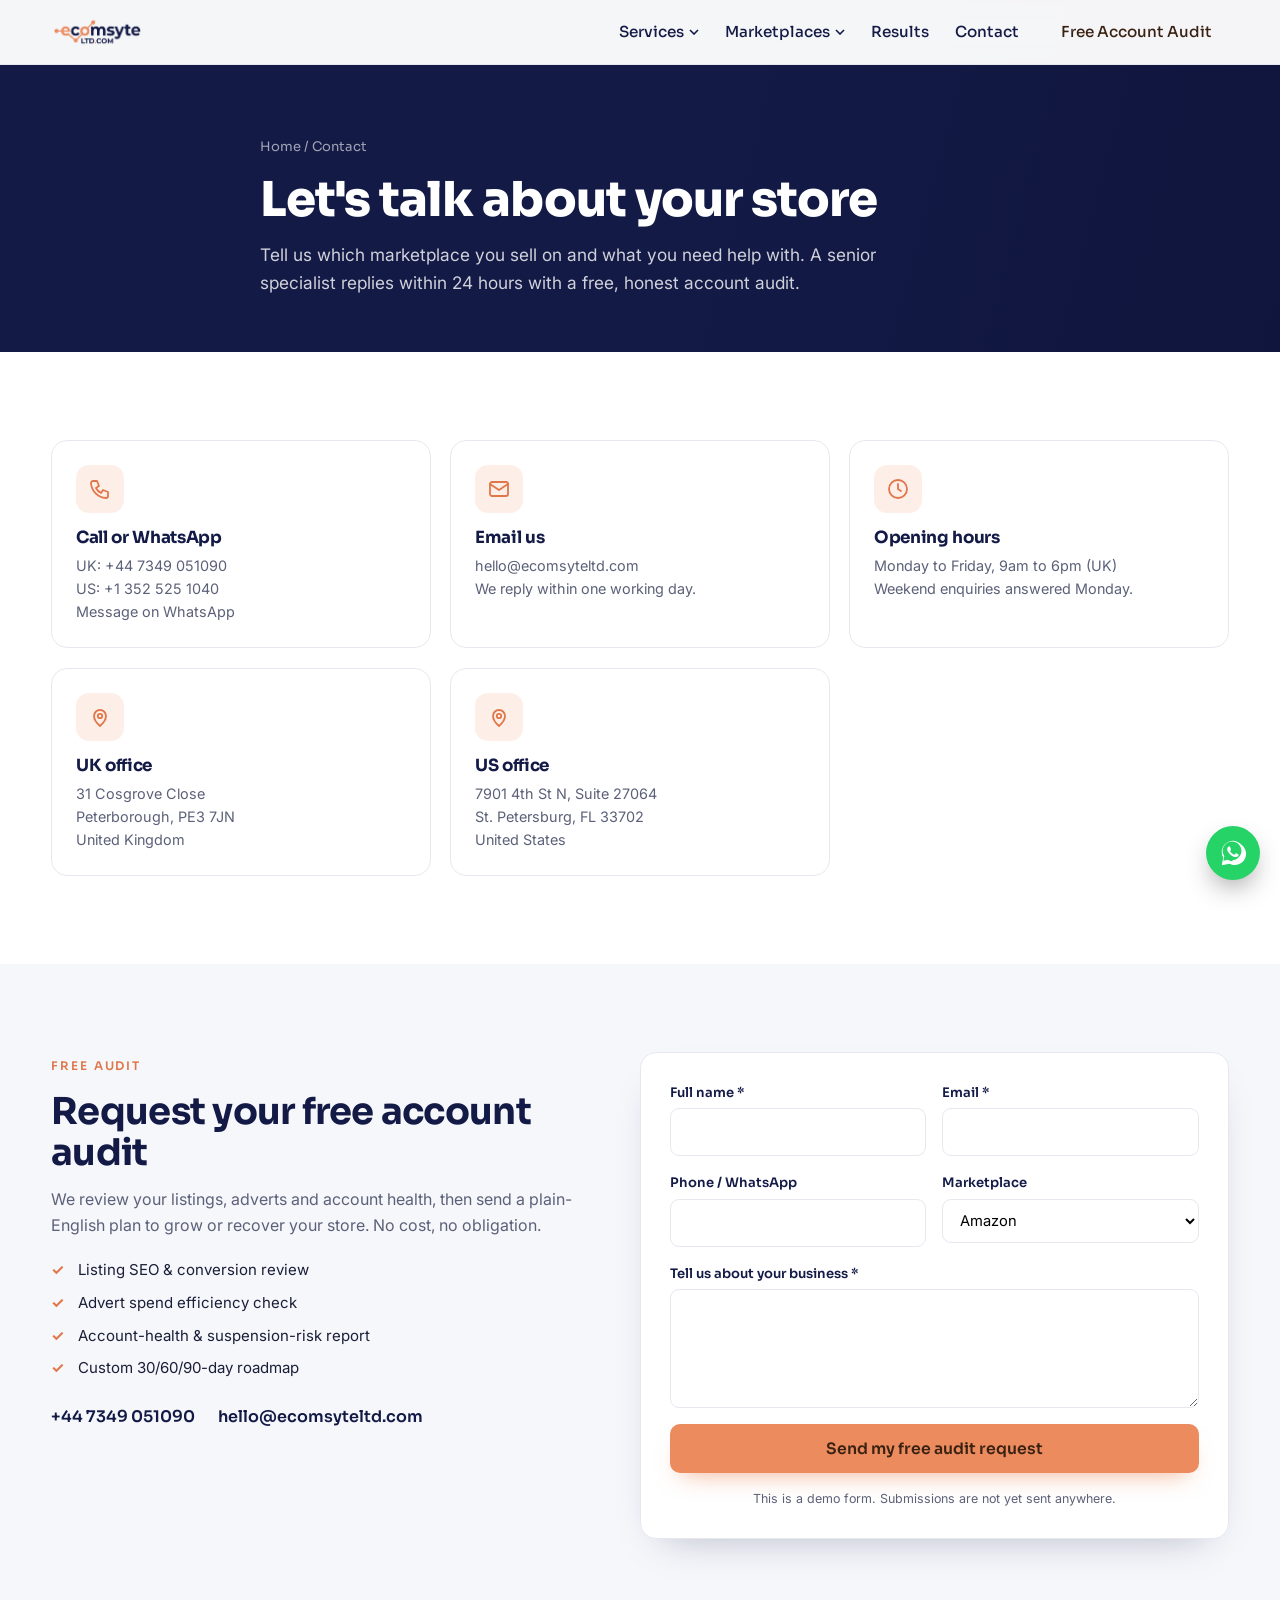
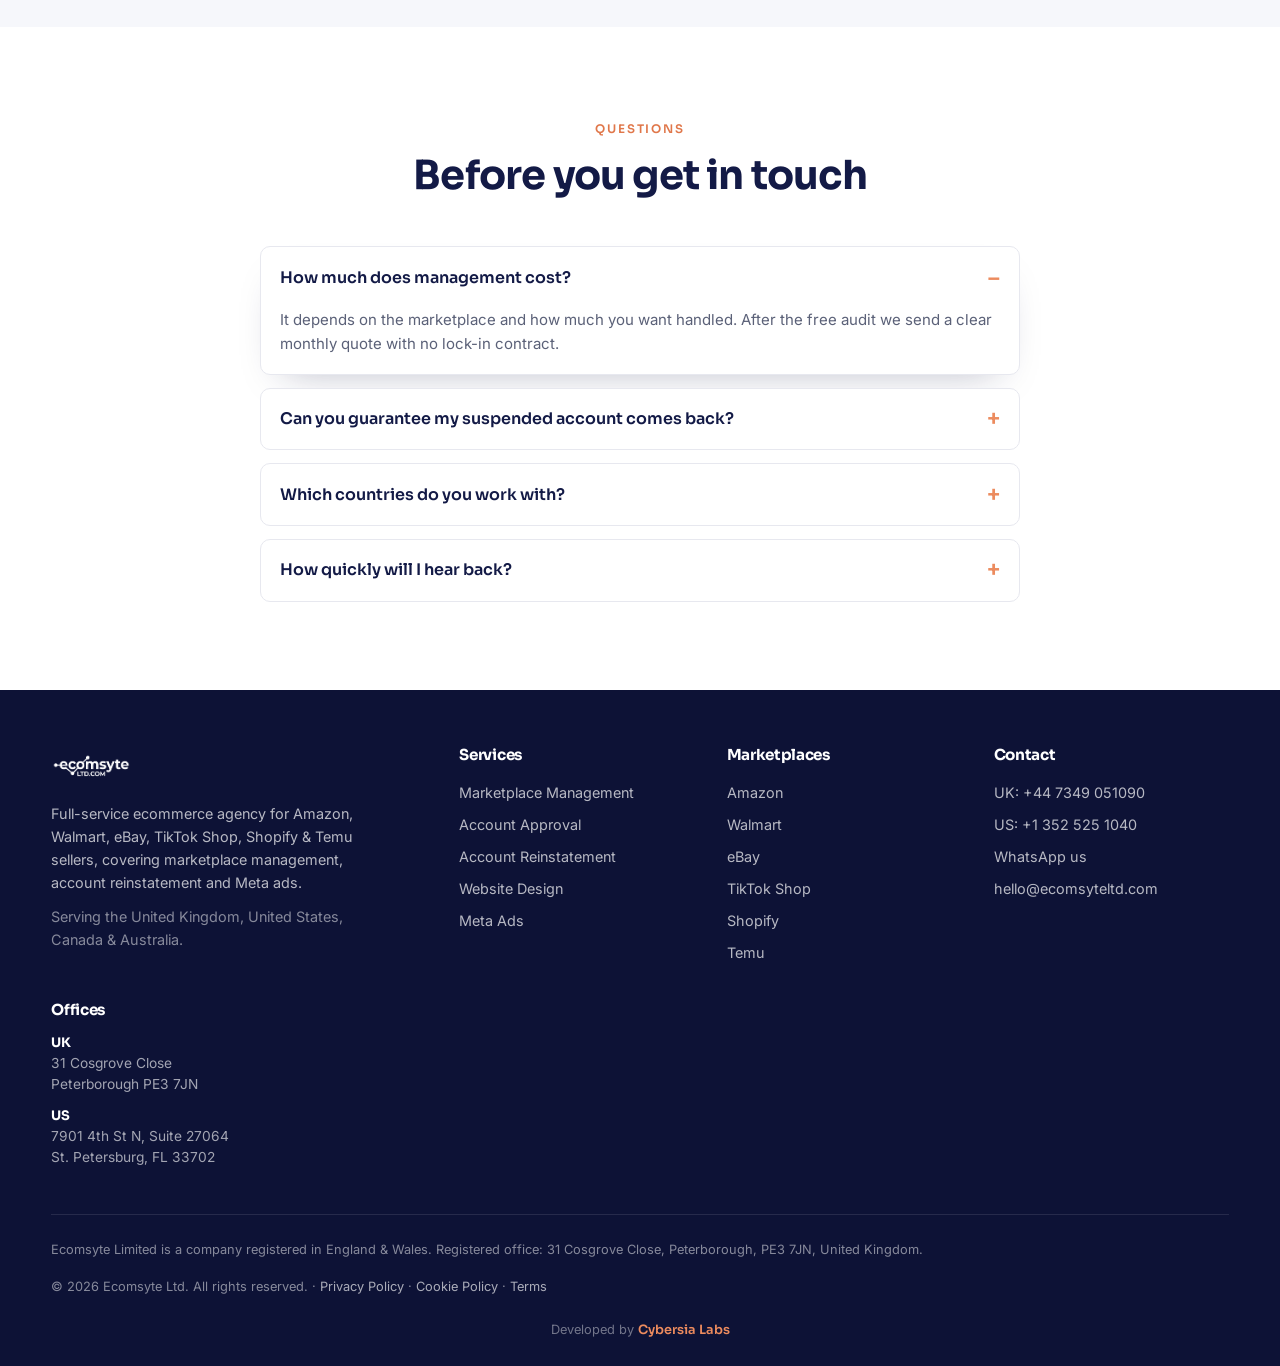
==== commit aafad0d5: "Added New features" ====
--- a/contact.html
+++ b/contact.html
@@ -56,7 +56,7 @@
 <a id="top"></a>
 
 <!-- PAGE HERO -->
-<section class="page-hero">
+<section class="page-hero" style="--hero-img:url('https://images.pexels.com/photos/7688336/pexels-photo-7688336.jpeg?auto=compress&cs=tinysrgb&w=1600')">
   <span class="pfx pfx--e" data-parallax="0.2" aria-hidden="true"></span>
   <div class="wrap page-hero__inner">
     <nav class="breadcrumb"><a href="index.html">Home</a> / Contact</nav>
@@ -72,7 +72,7 @@
       <div class="deliver__item">
         <div class="deliver__ic"><svg viewBox="0 0 24 24" fill="none" stroke="currentColor" stroke-width="1.8" stroke-linecap="round" stroke-linejoin="round"><path d="M5 4h4l2 5-3 2a11 11 0 0 0 5 5l2-3 5 2v4a2 2 0 0 1-2 2A16 16 0 0 1 3 6a2 2 0 0 1 2-2z"/></svg></div>
         <h3>Call or WhatsApp</h3>
-        <p><a href="tel:+442079460123">+44 20 7946 0123</a><br><a href="https://wa.me/442079460123">Message on WhatsApp</a></p>
+        <p><a href="tel:+447349051090">UK: +44 7349 051090</a><br><a href="tel:+13525251040">US: +1 352 525 1040</a><br><a href="https://wa.me/447349051090">Message on WhatsApp</a></p>
       </div>
       <div class="deliver__item">
         <div class="deliver__ic"><svg viewBox="0 0 24 24" fill="none" stroke="currentColor" stroke-width="1.8" stroke-linecap="round" stroke-linejoin="round"><rect x="3" y="5" width="18" height="14" rx="2"/><path d="M3 7l9 6 9-6"/></svg></div>
@@ -83,6 +83,16 @@
         <div class="deliver__ic"><svg viewBox="0 0 24 24" fill="none" stroke="currentColor" stroke-width="1.8" stroke-linecap="round" stroke-linejoin="round"><circle cx="12" cy="12" r="9"/><path d="M12 7v5l3 2"/></svg></div>
         <h3>Opening hours</h3>
         <p>Monday to Friday, 9am to 6pm (UK)<br>Weekend enquiries answered Monday.</p>
+      </div>
+      <div class="deliver__item">
+        <div class="deliver__ic"><svg viewBox="0 0 24 24" fill="none" stroke="currentColor" stroke-width="1.8" stroke-linecap="round" stroke-linejoin="round"><path d="M12 21s-6-5.2-6-10a6 6 0 0 1 12 0c0 4.8-6 10-6 10z"/><circle cx="12" cy="11" r="2.2"/></svg></div>
+        <h3>UK office</h3>
+        <p>31 Cosgrove Close<br>Peterborough, PE3 7JN<br>United Kingdom</p>
+      </div>
+      <div class="deliver__item">
+        <div class="deliver__ic"><svg viewBox="0 0 24 24" fill="none" stroke="currentColor" stroke-width="1.8" stroke-linecap="round" stroke-linejoin="round"><path d="M12 21s-6-5.2-6-10a6 6 0 0 1 12 0c0 4.8-6 10-6 10z"/><circle cx="12" cy="11" r="2.2"/></svg></div>
+        <h3>US office</h3>
+        <p>7901 4th St N, Suite 27064<br>St. Petersburg, FL 33702<br>United States</p>
       </div>
     </div>
   </div>
@@ -102,7 +112,7 @@
         <li>Custom 30/60/90-day roadmap</li>
       </ul>
       <div class="contact__direct">
-        <a href="tel:+442079460123">+44 20 7946 0123</a>
+        <a href="tel:+447349051090">+44 7349 051090</a>
         <a href="mailto:hello@ecomsyteltd.com">hello@ecomsyteltd.com</a>
       </div>
     </div>
@@ -154,29 +164,36 @@
       <a href="service-account-approval.html">Account Approval</a>
       <a href="service-account-reinstatement.html">Account Reinstatement</a>
       <a href="service-website-design.html">Website Design</a>
-      <a href="#marketplaces">Meta Ads</a>
+      <a href="marketplace-meta-ads.html">Meta Ads</a>
     </div>
 
     <div class="footer__col">
       <h4>Marketplaces</h4>
-      <a href="#marketplaces">Amazon</a>
-      <a href="#marketplaces">Walmart</a>
-      <a href="#marketplaces">eBay</a>
-      <a href="#marketplaces">TikTok Shop</a>
-      <a href="#marketplaces">Shopify · Temu</a>
+      <a href="marketplace-amazon.html">Amazon</a>
+      <a href="marketplace-walmart.html">Walmart</a>
+      <a href="marketplace-ebay.html">eBay</a>
+      <a href="marketplace-tiktok-shop.html">TikTok Shop</a>
+      <a href="marketplace-shopify.html">Shopify</a>
+      <a href="marketplace-temu.html">Temu</a>
     </div>
 
     <div class="footer__col">
       <h4>Contact</h4>
-      <a href="tel:+442079460123">+44 20 7946 0123</a>
-      <a href="https://wa.me/442079460123">WhatsApp us</a>
+      <a href="tel:+447349051090">UK: +44 7349 051090</a>
+      <a href="tel:+13525251040">US: +1 352 525 1040</a>
+      <a href="https://wa.me/447349051090">WhatsApp us</a>
       <a href="mailto:hello@ecomsyteltd.com">hello@ecomsyteltd.com</a>
     </div>
+
+    <div class="footer__col">
+      <h4>Offices</h4>
+      <p class="footer__addr"><strong>UK</strong><br>31 Cosgrove Close<br>Peterborough PE3 7JN</p>
+      <p class="footer__addr"><strong>US</strong><br>7901 4th St N, Suite 27064<br>St. Petersburg, FL 33702</p>
+    </div>
   </div>
 
   <div class="wrap footer__legal">
-    <p>Ecomsyte Ltd is a company registered in England &amp; Wales. Company No. 12345678.
-       Registered office: 71–75 Shelton Street, London, WC2H 9JX. VAT No. GB 123 4567 89.</p>
+    <p>Ecomsyte Limited is a company registered in England &amp; Wales. Registered office: 31 Cosgrove Close, Peterborough, PE3 7JN, United Kingdom.</p>
     <p class="footer__copy">© 2026 Ecomsyte Ltd. All rights reserved. ·
        <a href="#">Privacy Policy</a> · <a href="#">Cookie Policy</a> · <a href="#">Terms</a></p>
     <p class="footer__credit">Developed by
@@ -184,6 +201,14 @@
   </div>
 </footer>
 
+<!-- floating action buttons -->
+<a href="https://wa.me/447349051090" class="fab fab--wa" target="_blank" rel="noopener" aria-label="Chat on WhatsApp">
+  <svg viewBox="0 0 32 32" width="30" height="30" fill="currentColor"><path d="M16 3C9.4 3 4 8.4 4 15c0 2.1.6 4.1 1.6 5.9L4 29l8.3-1.6c1.7.9 3.6 1.4 5.7 1.4 6.6 0 12-5.4 12-12S22.6 3 16 3zm0 21.8c-1.8 0-3.5-.5-5-1.4l-.4-.2-4.9 1 1-4.8-.2-.4c-1-1.6-1.5-3.4-1.5-5.3 0-5.5 4.5-10 10-10s10 4.5 10 10-4.5 10-10 10zm5.5-7.5c-.3-.2-1.8-.9-2-1-.3-.1-.5-.2-.7.1-.2.3-.8 1-1 1.2-.2.2-.4.2-.7.1-.3-.2-1.3-.5-2.4-1.5-.9-.8-1.5-1.8-1.7-2.1-.2-.3 0-.5.1-.6l.5-.5c.2-.2.2-.3.3-.5.1-.2.1-.4 0-.5l-1-2.4c-.3-.6-.5-.5-.7-.5h-.6c-.2 0-.5.1-.8.4-.3.3-1 1-1 2.5s1.1 2.9 1.2 3.1c.2.2 2.1 3.2 5.1 4.5.7.3 1.3.5 1.7.6.7.2 1.4.2 1.9.1.6-.1 1.8-.7 2-1.4.3-.7.3-1.3.2-1.4-.1-.2-.3-.2-.6-.4z"/></svg>
+</a>
+<button class="fab fab--top" id="toTop" aria-label="Back to top">
+  <svg viewBox="0 0 24 24" width="22" height="22" fill="none" stroke="currentColor" stroke-width="2.2" stroke-linecap="round" stroke-linejoin="round"><path d="M12 19V5M6 11l6-6 6 6"/></svg>
+</button>
+
 <script src="script.js"></script>
 </body>
 </html>
--- a/style.css
+++ b/style.css
@@ -479,10 +479,13 @@
   padding:8.5rem 0 3.5rem;
 }
 /* Option C: photographic hero background, tinted for readability.
-   Swap assets/hero/bg.svg for a real .jpg later (keep the same path or update the url). */
+   Each page sets --hero-img inline; falls back to a default if not set.
+   These are Pexels CDN photos; swap for your own licensed images anytime. */
 .page-hero::before{
   content:"";position:absolute;inset:0;z-index:0;
-  background:url("assets/hero/bg.svg") center/cover no-repeat;
+  background-image:var(--hero-img, url("https://images.pexels.com/photos/6169668/pexels-photo-6169668.jpeg?auto=compress&cs=tinysrgb&w=1600"));
+  background-size:cover;background-position:center;background-repeat:no-repeat;
+  background-color:var(--navy);
   opacity:.9;
 }
 .page-hero::after{
@@ -643,6 +646,27 @@
 @media(max-width:480px){.nl-form{flex-direction:column}.nl-modal h3{font-size:1.3rem}}
 
 /* ============================================================
+   FLOATING ACTION BUTTONS (WhatsApp + back-to-top)
+   ============================================================ */
+.fab{
+  position:fixed;right:20px;z-index:950;width:54px;height:54px;border-radius:50%;
+  display:flex;align-items:center;justify-content:center;cursor:pointer;border:none;
+  box-shadow:0 12px 28px -8px rgba(0,0,0,.45);transition:transform .3s var(--ease),opacity .3s,background .3s;
+}
+.fab--wa{bottom:20px;background:#25D366;color:#fff}
+.fab--wa:hover{transform:scale(1.08) translateY(-2px);background:#1ebe5a}
+.fab--wa::after{content:"";position:absolute;inset:0;border-radius:50%;box-shadow:0 0 0 0 rgba(37,211,102,.5);animation:waPulse 2.4s ease-out infinite}
+@keyframes waPulse{0%{box-shadow:0 0 0 0 rgba(37,211,102,.45)}70%{box-shadow:0 0 0 14px rgba(37,211,102,0)}100%{box-shadow:0 0 0 0 rgba(37,211,102,0)}}
+.fab--top{bottom:84px;background:var(--navy);color:#fff;opacity:0;visibility:hidden;pointer-events:none}
+.fab--top.show{opacity:1;visibility:visible;pointer-events:auto}
+.fab--top:hover{transform:translateY(-3px);background:var(--navy-2)}
+@media(max-width:600px){.fab{width:50px;height:50px;right:16px}.fab--wa{bottom:16px}.fab--top{bottom:78px}}
+
+/* footer address blocks */
+.footer__addr{font-size:.86rem;color:rgba(255,255,255,.62);margin-bottom:.7rem;line-height:1.5}
+.footer__addr strong{color:#fff;font-family:'Sora',sans-serif;font-size:.82rem}
+
+/* ============================================================
    REDUCED MOTION
    ============================================================ */
 @media(prefers-reduced-motion:reduce){
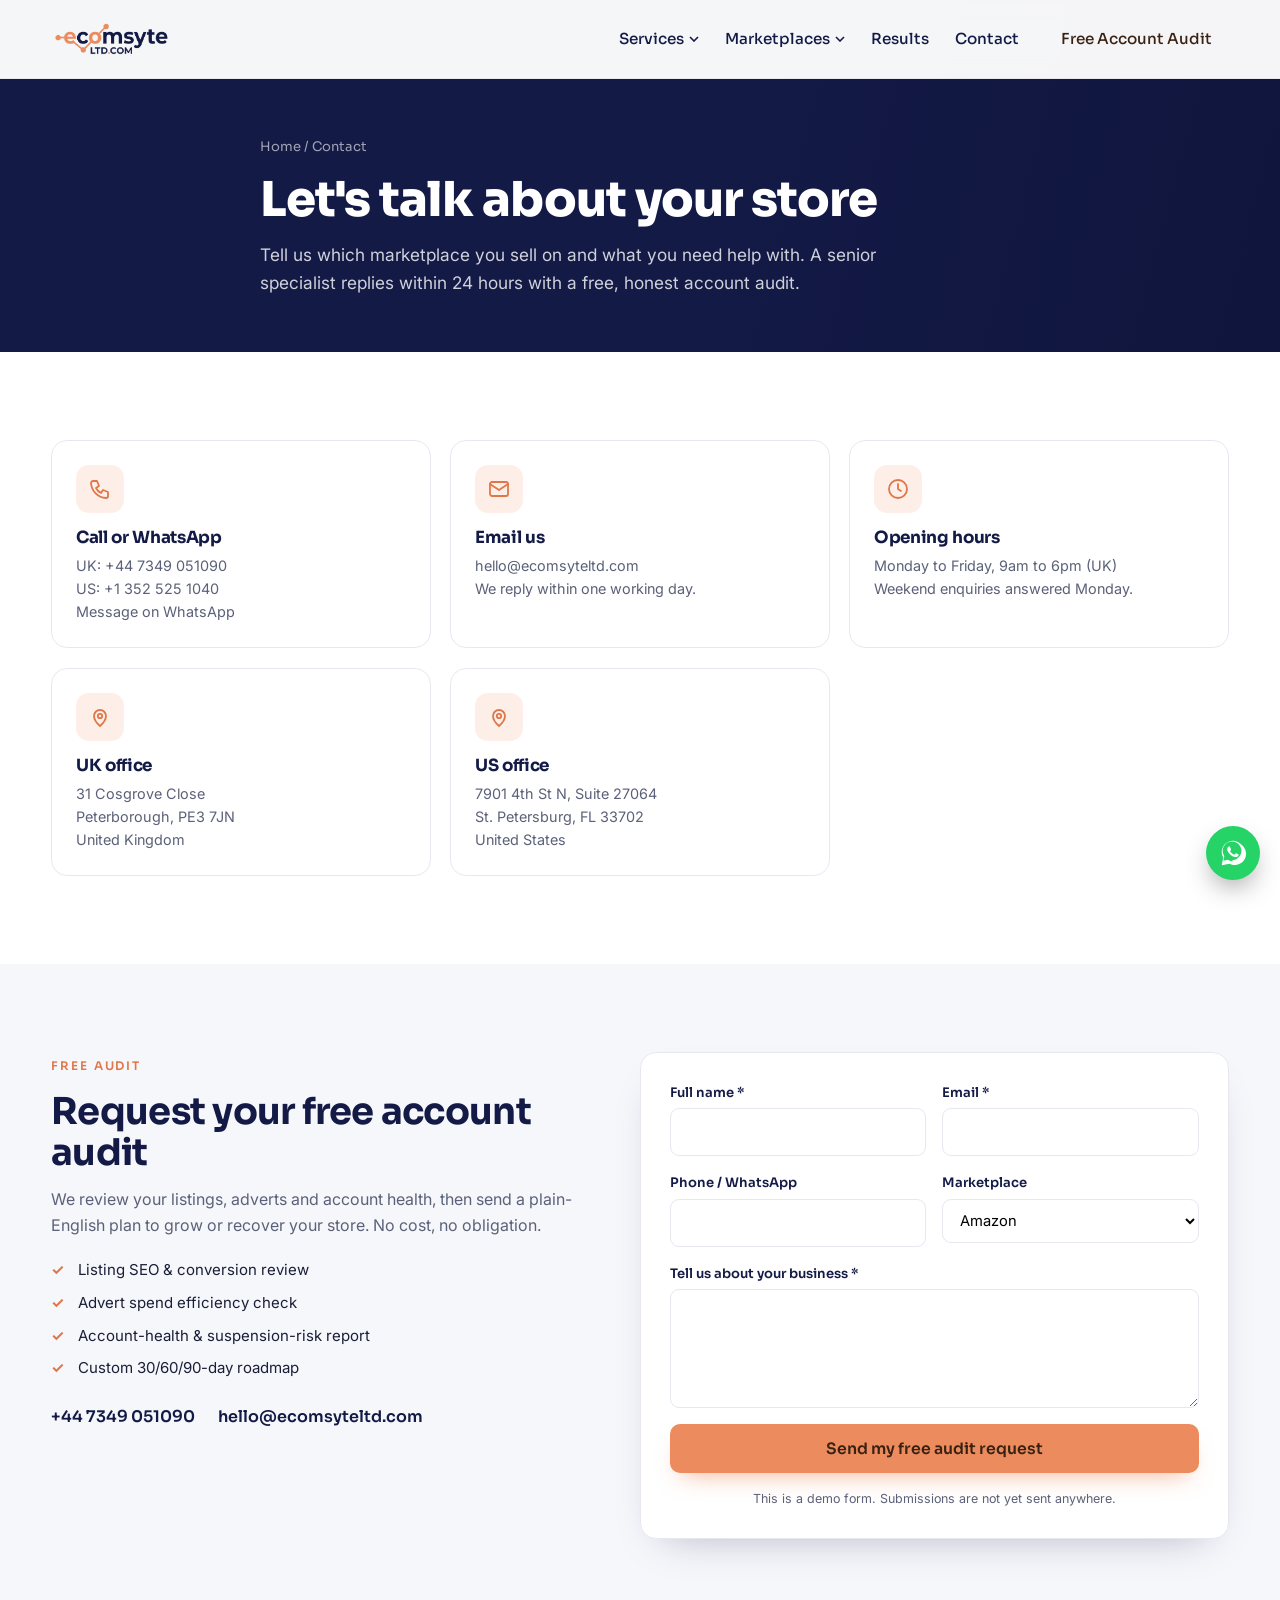
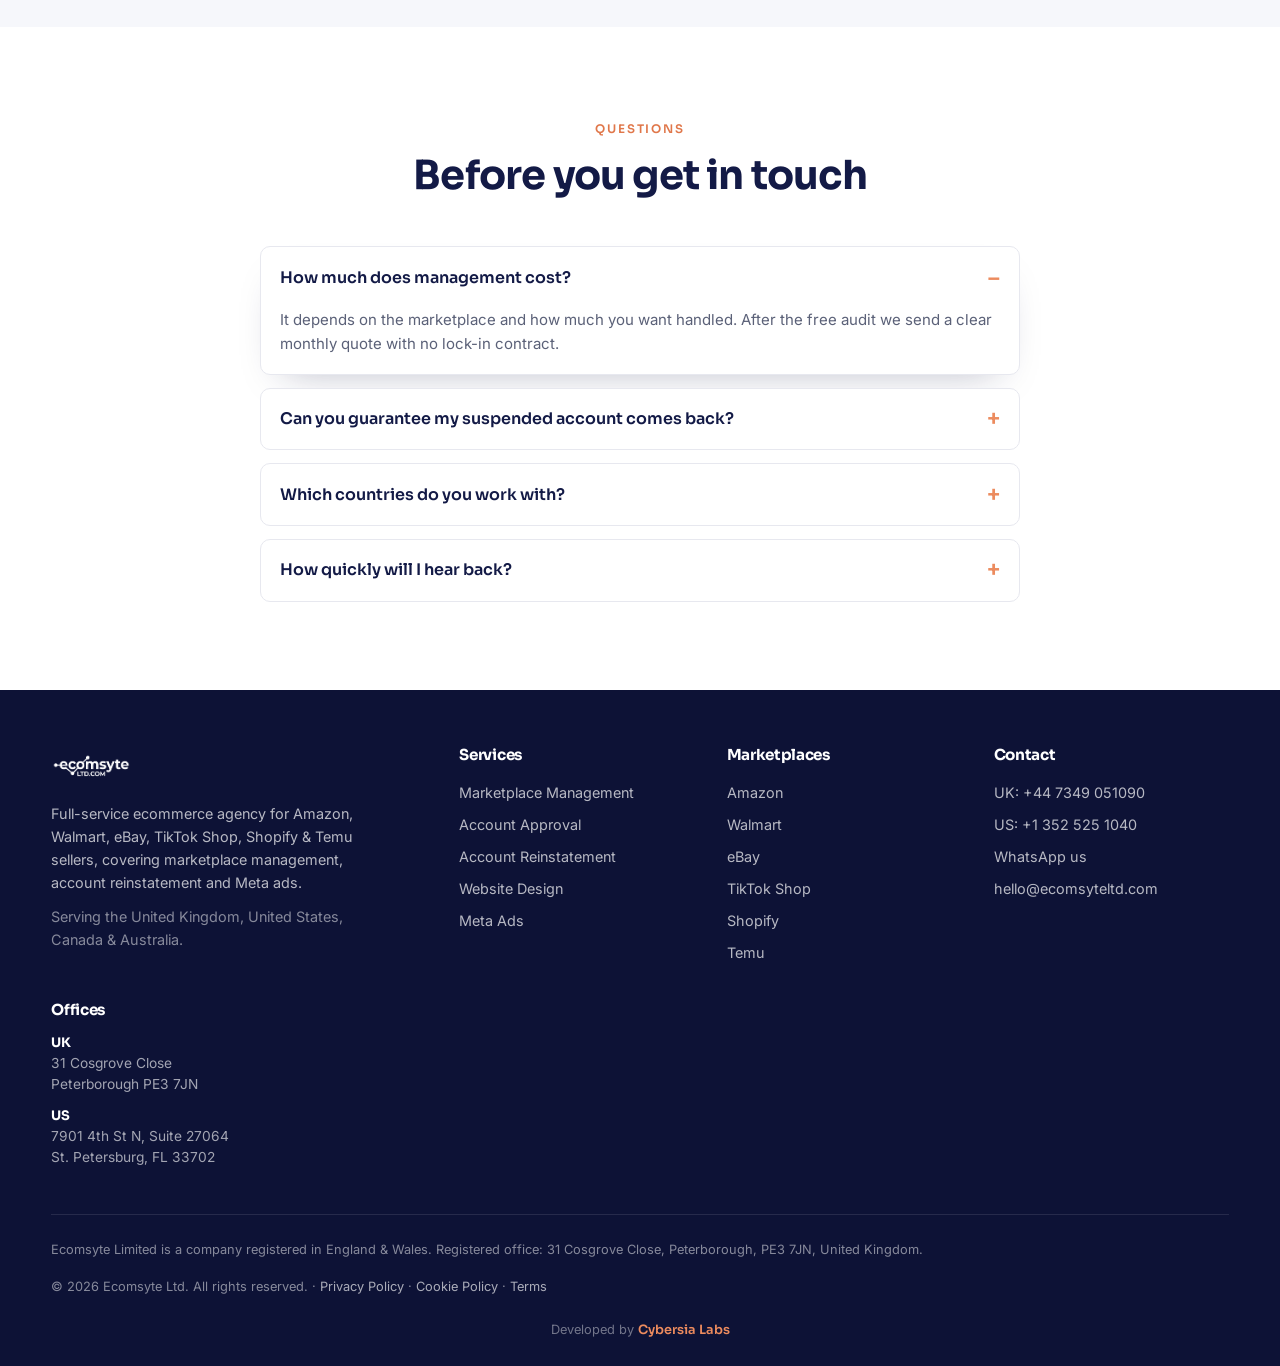
==== commit 94b971d5: "Added New features" ====
--- a/contact.html
+++ b/contact.html
@@ -16,7 +16,7 @@
 <!-- ===================== HEADER ===================== -->
 <header class="site-header" id="header">
   <div class="wrap header__inner">
-    <a href="#top" class="brand" aria-label="Ecomsyte home">
+    <a href="index.html" class="brand" aria-label="Ecomsyte home">
       <img src="assets/9.png" alt="Ecomsyte Ltd" class="brand__logo">
     </a>
 
--- a/style.css
+++ b/style.css
@@ -123,8 +123,9 @@
 .site-header.scrolled{background:rgba(255,255,255,.92);backdrop-filter:blur(10px);
   box-shadow:0 1px 0 var(--line);padding:.3rem 0}
 .header__inner{display:flex;align-items:center;justify-content:space-between;gap:1rem}
-.brand__logo{height:46px;transition:height .3s}
-.site-header.scrolled .brand__logo{height:40px}
+.brand{display:inline-flex;align-items:center}
+.brand__logo{height:60px;transition:height .3s;display:block}
+.site-header.scrolled .brand__logo{height:50px}
 
 .nav{display:flex;align-items:center;gap:1.6rem}
 .nav>a,.nav__dropbtn{
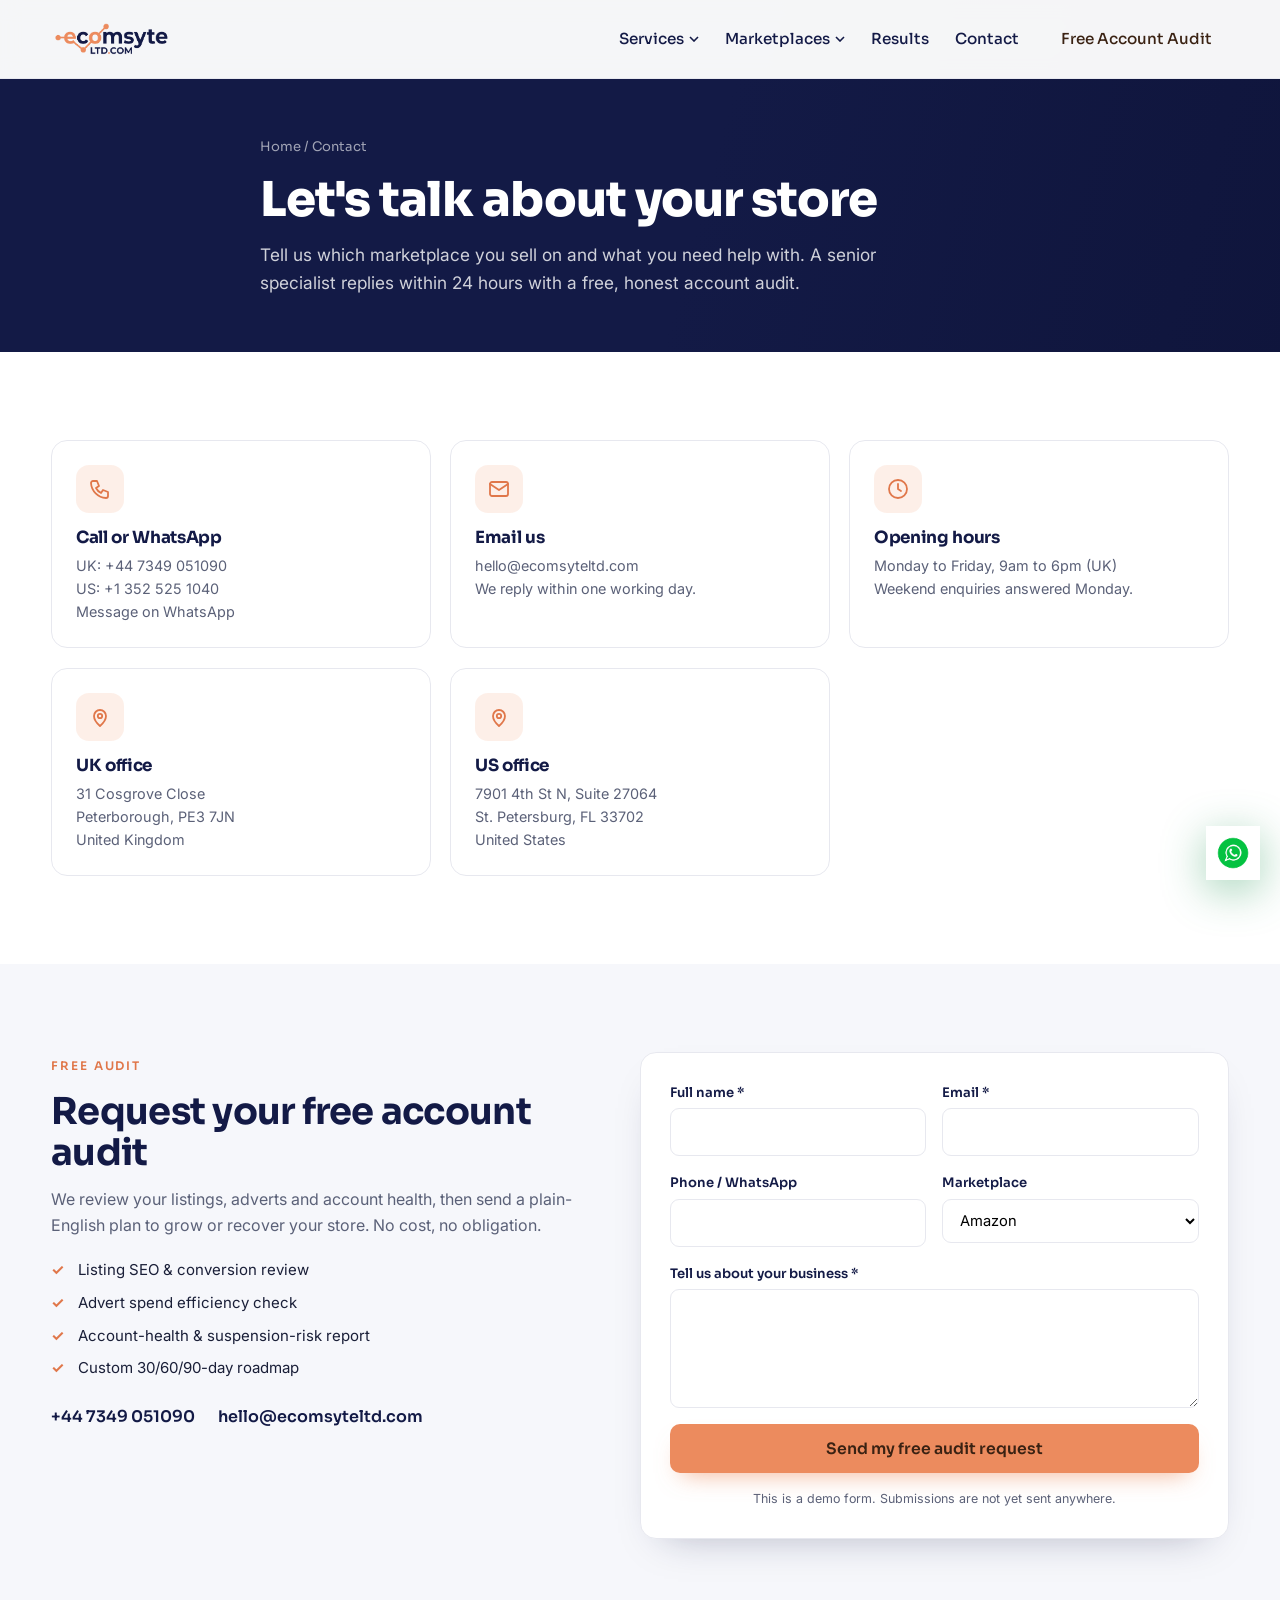
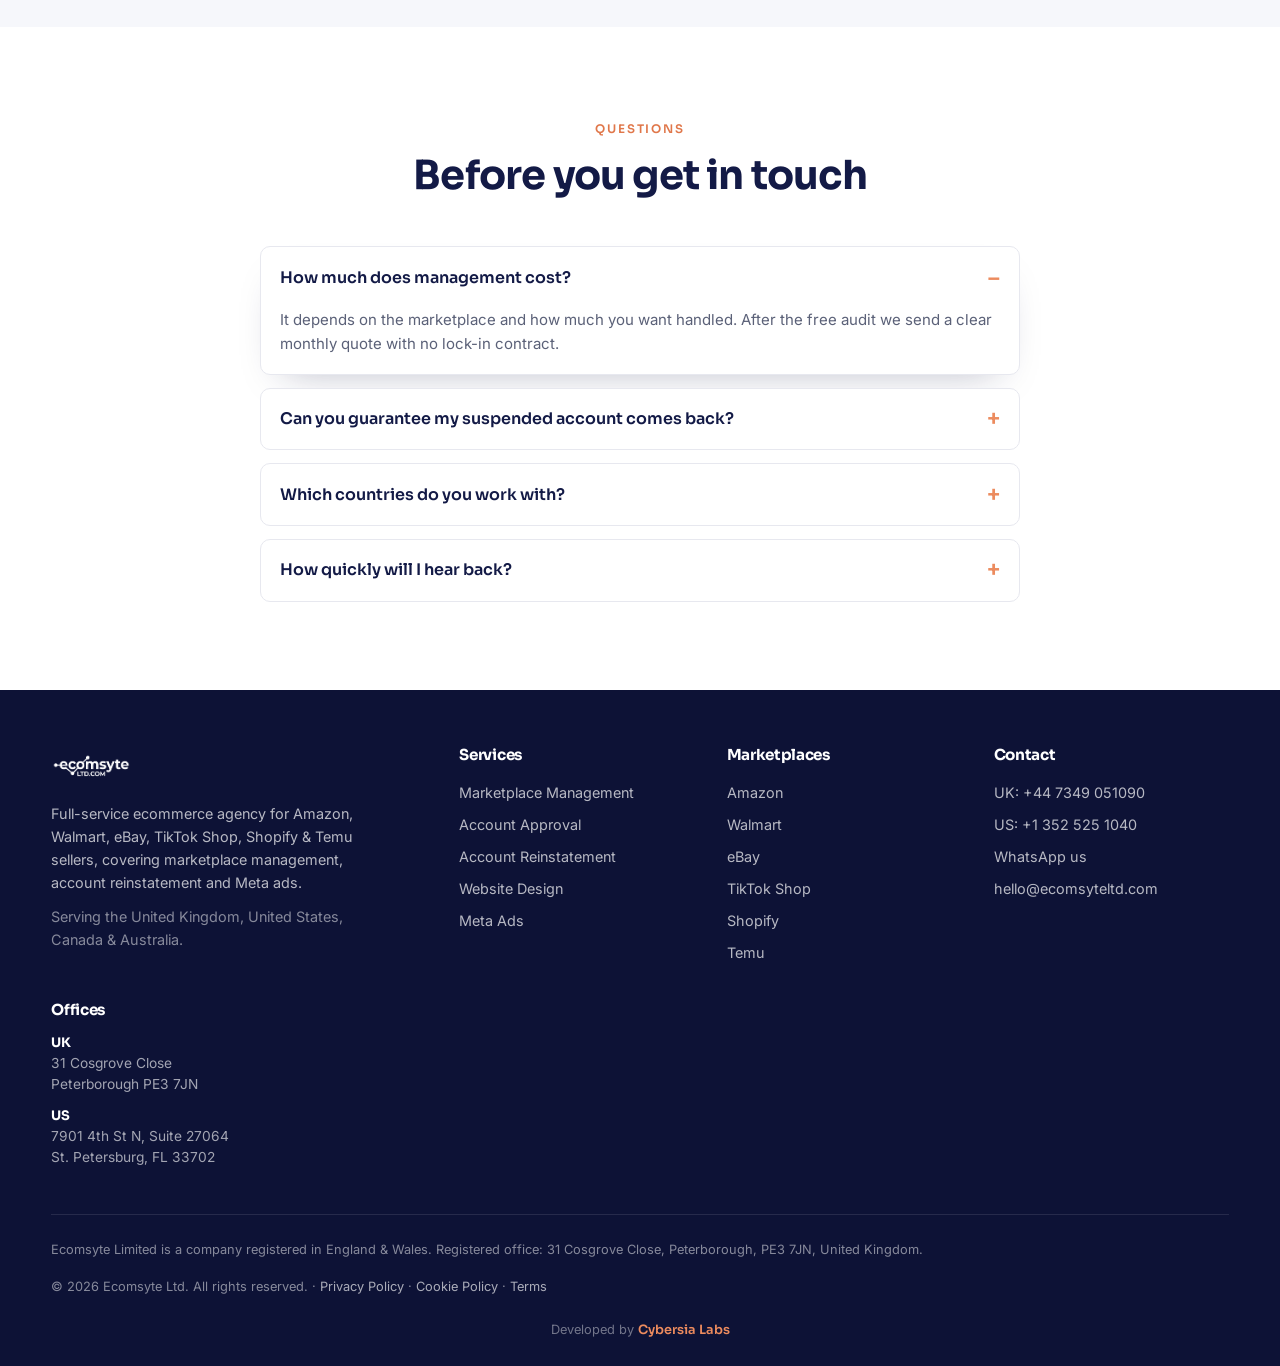
==== commit a833a0d0: "Added New features" ====
--- a/contact.html
+++ b/contact.html
@@ -202,9 +202,7 @@
 </footer>
 
 <!-- floating action buttons -->
-<a href="https://wa.me/447349051090" class="fab fab--wa" target="_blank" rel="noopener" aria-label="Chat on WhatsApp">
-  <svg viewBox="0 0 32 32" width="30" height="30" fill="currentColor"><path d="M16 3C9.4 3 4 8.4 4 15c0 2.1.6 4.1 1.6 5.9L4 29l8.3-1.6c1.7.9 3.6 1.4 5.7 1.4 6.6 0 12-5.4 12-12S22.6 3 16 3zm0 21.8c-1.8 0-3.5-.5-5-1.4l-.4-.2-4.9 1 1-4.8-.2-.4c-1-1.6-1.5-3.4-1.5-5.3 0-5.5 4.5-10 10-10s10 4.5 10 10-4.5 10-10 10zm5.5-7.5c-.3-.2-1.8-.9-2-1-.3-.1-.5-.2-.7.1-.2.3-.8 1-1 1.2-.2.2-.4.2-.7.1-.3-.2-1.3-.5-2.4-1.5-.9-.8-1.5-1.8-1.7-2.1-.2-.3 0-.5.1-.6l.5-.5c.2-.2.2-.3.3-.5.1-.2.1-.4 0-.5l-1-2.4c-.3-.6-.5-.5-.7-.5h-.6c-.2 0-.5.1-.8.4-.3.3-1 1-1 2.5s1.1 2.9 1.2 3.1c.2.2 2.1 3.2 5.1 4.5.7.3 1.3.5 1.7.6.7.2 1.4.2 1.9.1.6-.1 1.8-.7 2-1.4.3-.7.3-1.3.2-1.4-.1-.2-.3-.2-.6-.4z"/></svg>
-</a>
+<a href="https://wa.me/447349051090" class="fab fab--wa" target="_blank" rel="noopener" aria-label="Chat on WhatsApp"><img src="assets/whatsapp.png" alt="WhatsApp"></a>
 <button class="fab fab--top" id="toTop" aria-label="Back to top">
   <svg viewBox="0 0 24 24" width="22" height="22" fill="none" stroke="currentColor" stroke-width="2.2" stroke-linecap="round" stroke-linejoin="round"><path d="M12 19V5M6 11l6-6 6 6"/></svg>
 </button>
--- a/style.css
+++ b/style.css
@@ -654,9 +654,10 @@
   display:flex;align-items:center;justify-content:center;cursor:pointer;border:none;
   box-shadow:0 12px 28px -8px rgba(0,0,0,.45);transition:transform .3s var(--ease),opacity .3s,background .3s;
 }
-.fab--wa{bottom:20px;background:#25D366;color:#fff}
-.fab--wa:hover{transform:scale(1.08) translateY(-2px);background:#1ebe5a}
-.fab--wa::after{content:"";position:absolute;inset:0;border-radius:50%;box-shadow:0 0 0 0 rgba(37,211,102,.5);animation:waPulse 2.4s ease-out infinite}
+.fab--wa{bottom:20px;background:transparent;box-shadow:none;padding:0;overflow:visible;filter:drop-shadow(0 10px 22px rgba(18,140,70,.4))}
+.fab--wa img{width:100%;height:100%;object-fit:contain;display:block}
+.fab--wa:hover{transform:scale(1.08) translateY(-2px)}
+.fab--wa::after{content:"";position:absolute;inset:6px;border-radius:50%;box-shadow:0 0 0 0 rgba(37,211,102,.5);animation:waPulse 2.4s ease-out infinite}
 @keyframes waPulse{0%{box-shadow:0 0 0 0 rgba(37,211,102,.45)}70%{box-shadow:0 0 0 14px rgba(37,211,102,0)}100%{box-shadow:0 0 0 0 rgba(37,211,102,0)}}
 .fab--top{bottom:84px;background:var(--navy);color:#fff;opacity:0;visibility:hidden;pointer-events:none}
 .fab--top.show{opacity:1;visibility:visible;pointer-events:auto}
